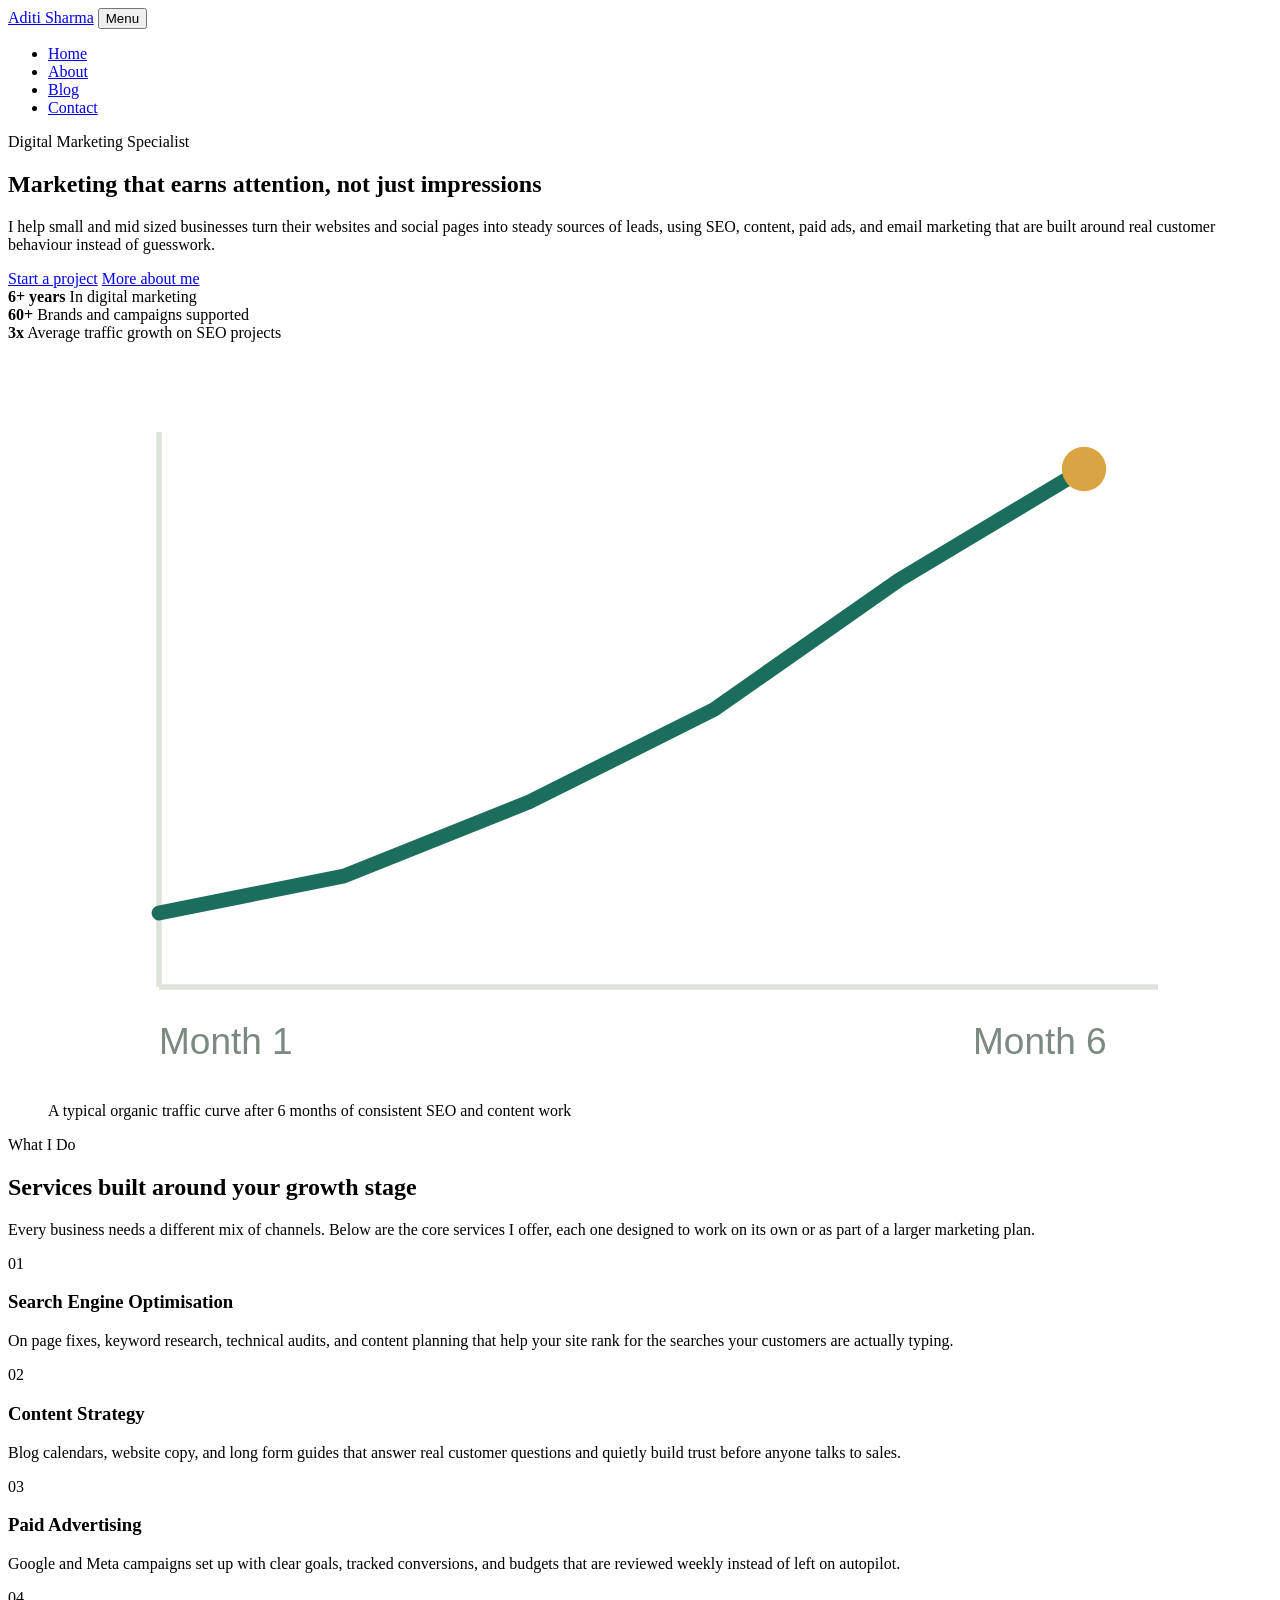
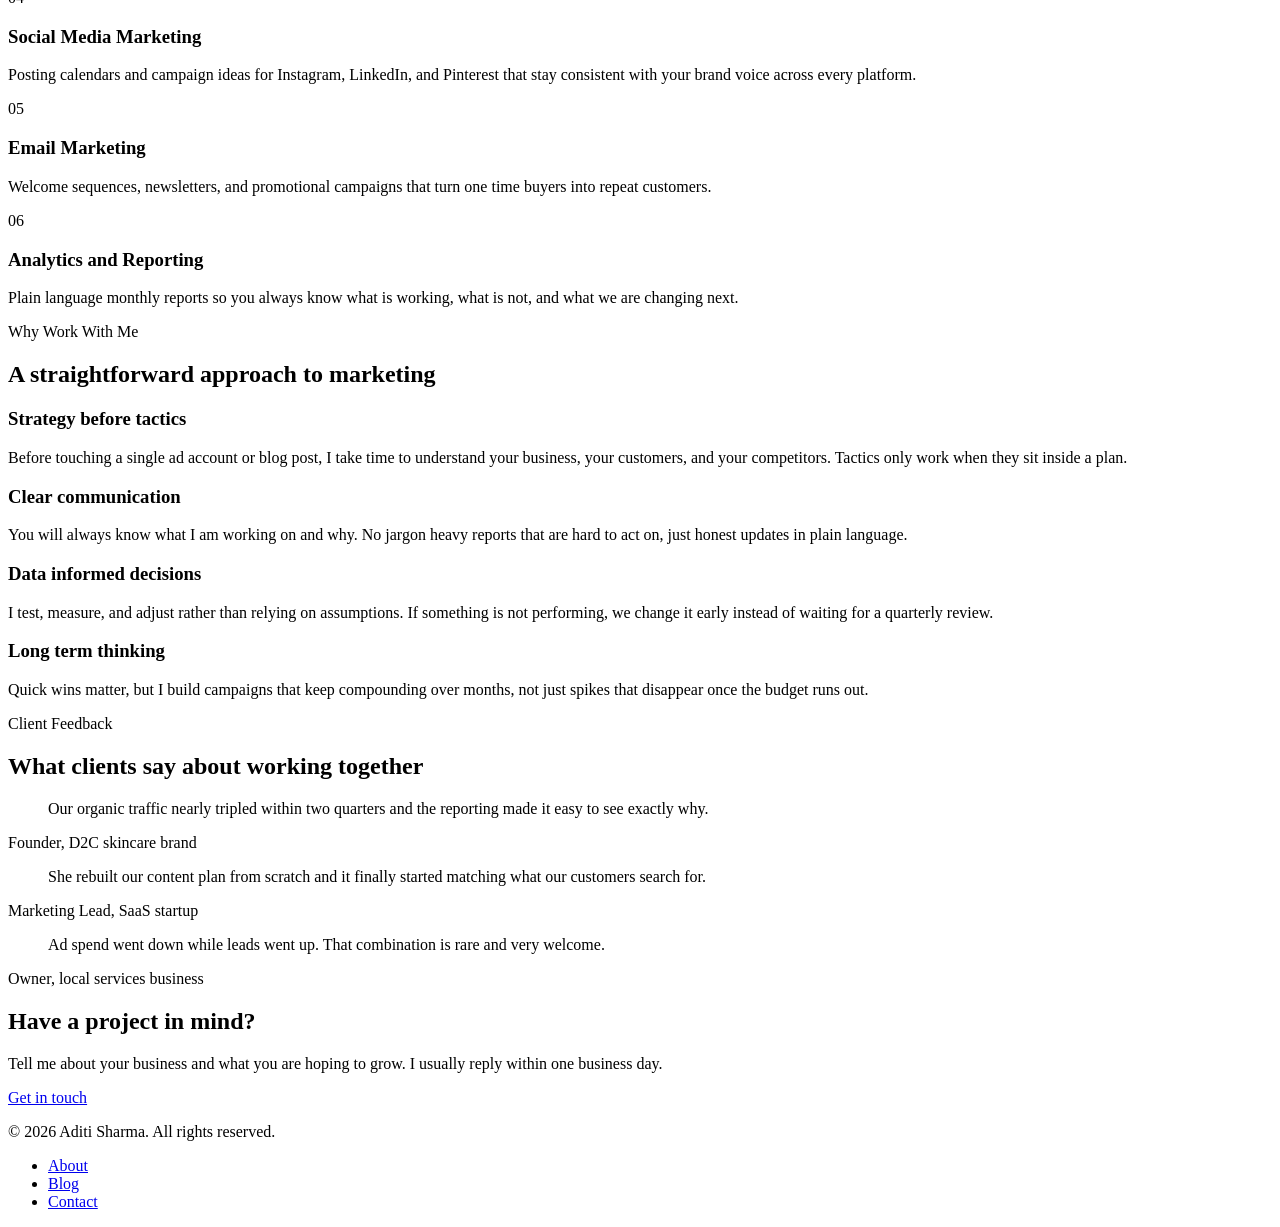
==== index.html @ 93d15725 "Rename index (1).html to index.html" ====
<!DOCTYPE html>
<html lang="en">
<head>
<meta charset="UTF-8">
<meta name="viewport" content="width=device-width, initial-scale=1.0">
<title>Aditi Sharma | Digital Marketing Specialist</title>
<meta name="description" content="Aditi Sharma is a digital marketing specialist helping small and mid sized businesses grow through SEO, content strategy, paid ads, and social media marketing.">
<link rel="stylesheet" href="css/styles.css">
</head>
<body>

<header class="site-header">
  <nav class="nav">
    <a href="index.html" class="brand">Aditi <span>Sharma</span></a>
    <button class="nav-toggle" id="navToggle" aria-expanded="false" aria-controls="navLinks">Menu</button>
    <ul class="nav-links" id="navLinks">
      <li><a href="index.html" aria-current="page">Home</a></li>
      <li><a href="about.html">About</a></li>
      <li><a href="blog.html">Blog</a></li>
      <li><a href="contact.html">Contact</a></li>
    </ul>
  </nav>
</header>

<main>

  <section class="hero">
    <div class="wrap">
      <div>
        <p class="eyebrow">Digital Marketing Specialist</p>
        <h1>Marketing that earns attention, not just impressions</h1>
        <p class="hero-lede">I help small and mid sized businesses turn their websites and social pages into steady sources of leads, using SEO, content, paid ads, and email marketing that are built around real customer behaviour instead of guesswork.</p>
        <div class="hero-actions">
          <a href="contact.html" class="btn btn-primary">Start a project</a>
          <a href="about.html" class="btn btn-outline">More about me</a>
        </div>
        <div class="hero-stats">
          <div>
            <strong>6+ years</strong>
            <span>In digital marketing</span>
          </div>
          <div>
            <strong>60+</strong>
            <span>Brands and campaigns supported</span>
          </div>
          <div>
            <strong>3x</strong>
            <span>Average traffic growth on SEO projects</span>
          </div>
        </div>
      </div>

      <figure class="growth-chart">
        <svg viewBox="0 0 320 200" width="100%" role="img" aria-labelledby="chartTitle">
          <title id="chartTitle">Line chart showing organic traffic growth trending upward over six months</title>
          <line x1="30" y1="20" x2="30" y2="170" stroke="#DDE3DA" stroke-width="1.5"></line>
          <line x1="30" y1="170" x2="300" y2="170" stroke="#DDE3DA" stroke-width="1.5"></line>
          <polyline points="30,150 80,140 130,120 180,95 230,60 280,30" fill="none" stroke="#1C6E5C" stroke-width="4" stroke-linecap="round" stroke-linejoin="round"></polyline>
          <circle cx="280" cy="30" r="6" fill="#D9A441"></circle>
          <text x="30" y="188" font-size="10" fill="#7C8981" font-family="Manrope, sans-serif">Month 1</text>
          <text x="250" y="188" font-size="10" fill="#7C8981" font-family="Manrope, sans-serif">Month 6</text>
        </svg>
        <figcaption>A typical organic traffic curve after 6 months of consistent SEO and content work</figcaption>
      </figure>
    </div>
  </section>

  <section class="section-alt">
    <div class="wrap">
      <div class="section-head">
        <p class="eyebrow">What I Do</p>
        <h2>Services built around your growth stage</h2>
        <p>Every business needs a different mix of channels. Below are the core services I offer, each one designed to work on its own or as part of a larger marketing plan.</p>
      </div>

      <div class="grid-3">
        <div class="card">
          <p class="num">01</p>
          <h3>Search Engine Optimisation</h3>
          <p>On page fixes, keyword research, technical audits, and content planning that help your site rank for the searches your customers are actually typing.</p>
        </div>
        <div class="card">
          <p class="num">02</p>
          <h3>Content Strategy</h3>
          <p>Blog calendars, website copy, and long form guides that answer real customer questions and quietly build trust before anyone talks to sales.</p>
        </div>
        <div class="card">
          <p class="num">03</p>
          <h3>Paid Advertising</h3>
          <p>Google and Meta campaigns set up with clear goals, tracked conversions, and budgets that are reviewed weekly instead of left on autopilot.</p>
        </div>
        <div class="card">
          <p class="num">04</p>
          <h3>Social Media Marketing</h3>
          <p>Posting calendars and campaign ideas for Instagram, LinkedIn, and Pinterest that stay consistent with your brand voice across every platform.</p>
        </div>
        <div class="card">
          <p class="num">05</p>
          <h3>Email Marketing</h3>
          <p>Welcome sequences, newsletters, and promotional campaigns that turn one time buyers into repeat customers.</p>
        </div>
        <div class="card">
          <p class="num">06</p>
          <h3>Analytics and Reporting</h3>
          <p>Plain language monthly reports so you always know what is working, what is not, and what we are changing next.</p>
        </div>
      </div>
    </div>
  </section>

  <section>
    <div class="wrap">
      <div class="section-head">
        <p class="eyebrow">Why Work With Me</p>
        <h2>A straightforward approach to marketing</h2>
      </div>

      <div class="grid-2">
        <div class="card">
          <h3>Strategy before tactics</h3>
          <p>Before touching a single ad account or blog post, I take time to understand your business, your customers, and your competitors. Tactics only work when they sit inside a plan.</p>
        </div>
        <div class="card">
          <h3>Clear communication</h3>
          <p>You will always know what I am working on and why. No jargon heavy reports that are hard to act on, just honest updates in plain language.</p>
        </div>
        <div class="card">
          <h3>Data informed decisions</h3>
          <p>I test, measure, and adjust rather than relying on assumptions. If something is not performing, we change it early instead of waiting for a quarterly review.</p>
        </div>
        <div class="card">
          <h3>Long term thinking</h3>
          <p>Quick wins matter, but I build campaigns that keep compounding over months, not just spikes that disappear once the budget runs out.</p>
        </div>
      </div>
    </div>
  </section>

  <section class="section-alt">
    <div class="wrap">
      <div class="section-head">
        <p class="eyebrow">Client Feedback</p>
        <h2>What clients say about working together</h2>
      </div>

      <div class="grid-3">
        <div class="card">
          <blockquote>Our organic traffic nearly tripled within two quarters and the reporting made it easy to see exactly why.</blockquote>
          <p class="cite">Founder, D2C skincare brand</p>
        </div>
        <div class="card">
          <blockquote>She rebuilt our content plan from scratch and it finally started matching what our customers search for.</blockquote>
          <p class="cite">Marketing Lead, SaaS startup</p>
        </div>
        <div class="card">
          <blockquote>Ad spend went down while leads went up. That combination is rare and very welcome.</blockquote>
          <p class="cite">Owner, local services business</p>
        </div>
      </div>
    </div>
  </section>

  <section>
    <div class="wrap">
      <div class="cta-band">
        <h2>Have a project in mind?</h2>
        <p>Tell me about your business and what you are hoping to grow. I usually reply within one business day.</p>
        <a href="contact.html" class="btn btn-primary" style="margin-top: 18px;">Get in touch</a>
      </div>
    </div>
  </section>

</main>

<footer class="site-footer">
  <div class="wrap footer-grid">
    <p class="footer-note">© 2026 Aditi Sharma. All rights reserved.</p>
    <ul class="footer-links">
      <li><a href="about.html">About</a></li>
      <li><a href="blog.html">Blog</a></li>
      <li><a href="contact.html">Contact</a></li>
    </ul>
  </div>
</footer>

<script>
  const toggle = document.getElementById('navToggle');
  const links = document.getElementById('navLinks');
  toggle.addEventListener('click', () => {
    const open = links.classList.toggle('open');
    toggle.setAttribute('aria-expanded', open);
  });
</script>

</body>
</html>
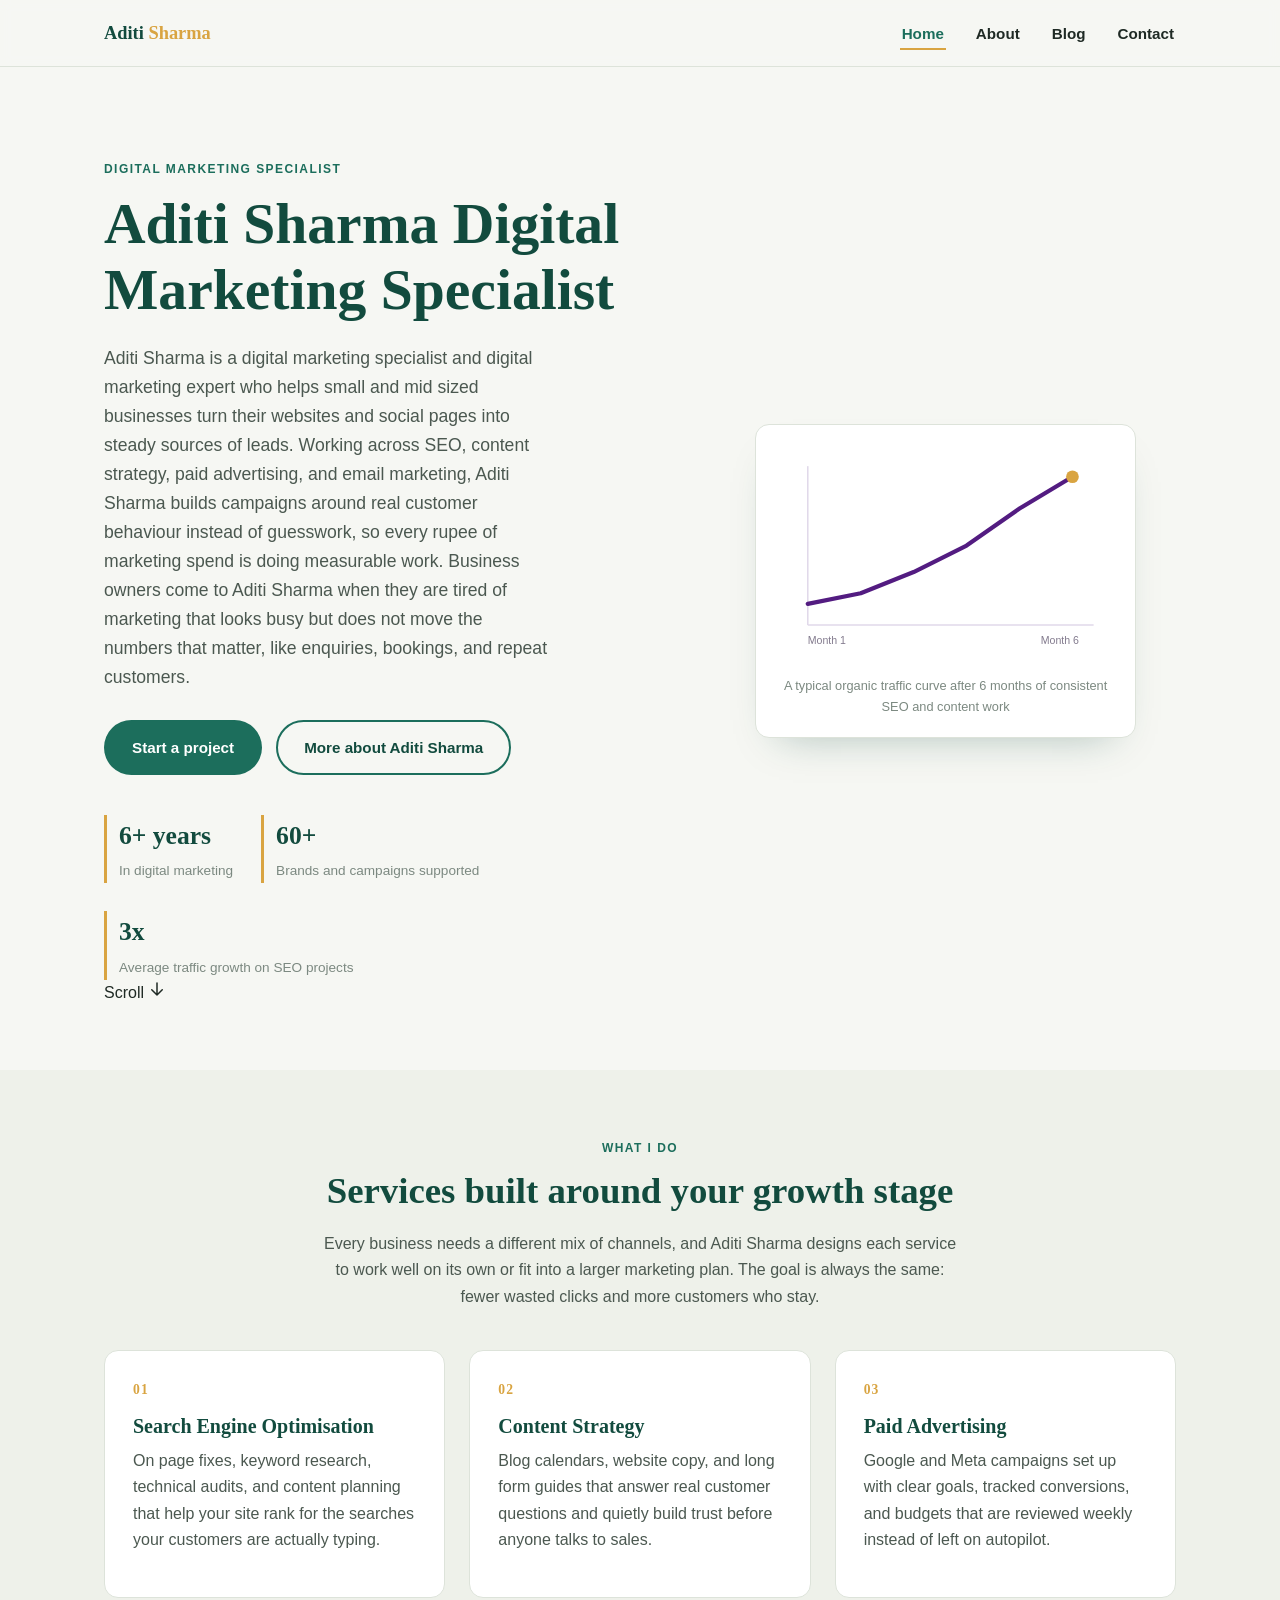
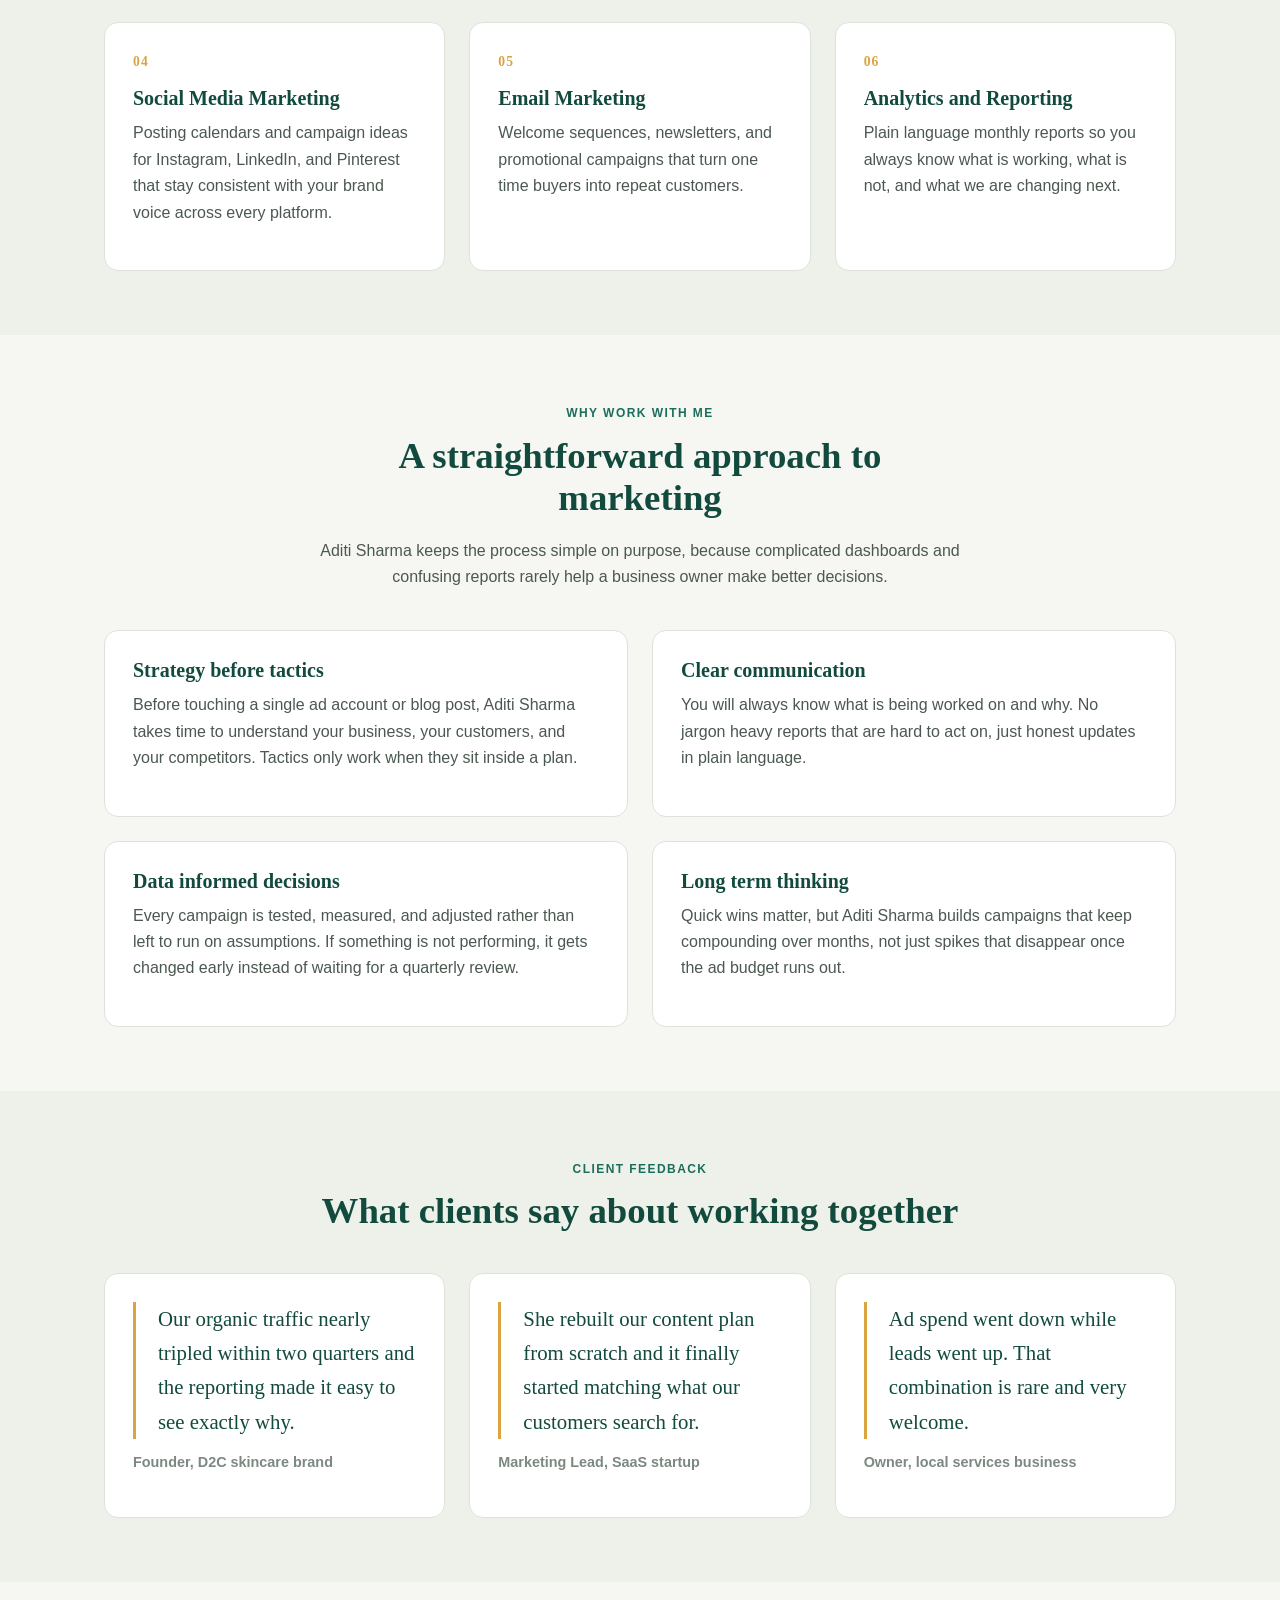
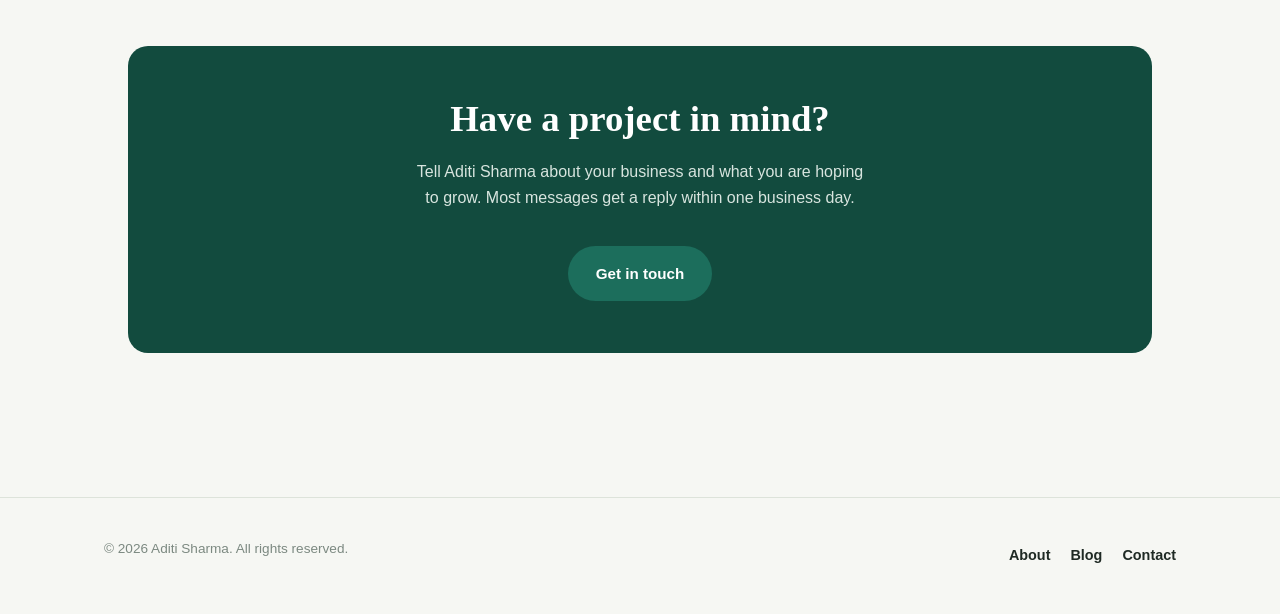
==== commit 3edaef5b: "Add files via upload" ====
--- a/index.html
+++ b/index.html
@@ -3,9 +3,35 @@
 <head>
 <meta charset="UTF-8">
 <meta name="viewport" content="width=device-width, initial-scale=1.0">
-<title>Aditi Sharma | Digital Marketing Specialist</title>
-<meta name="description" content="Aditi Sharma is a digital marketing specialist helping small and mid sized businesses grow through SEO, content strategy, paid ads, and social media marketing.">
+<title>Aditi Sharma Digital Marketing Specialist | SEO, Content and Paid Media Expert</title>
+<meta name="description" content="Aditi Sharma is a digital marketing specialist and digital marketing expert helping small and mid sized businesses grow through SEO, content strategy, paid advertising, email marketing, and social media. Learn how Aditi Sharma builds marketing systems that turn websites into steady sources of leads.">
+<meta name="keywords" content="Aditi Sharma, Aditi Sharma Digital Marketing Specialist, Aditi Sharma Digital Marketing Expert">
+<meta name="author" content="Aditi Sharma">
+<meta name="robots" content="index, follow">
+<link rel="canonical" href="https://aditisharmadigitalmarketing.github.io/index.html">
+
+<meta property="og:type" content="website">
+<meta property="og:title" content="Aditi Sharma Digital Marketing Specialist">
+<meta property="og:description" content="Aditi Sharma is a digital marketing specialist and digital marketing expert helping businesses grow through SEO, content, paid ads, and social media.">
+<meta property="og:url" content="https://aditisharmadigitalmarketing.github.io/index.html">
+
 <link rel="stylesheet" href="css/styles.css">
+<script type="application/ld+json">
+{
+  "@context": "https://schema.org",
+  "@type": "Person",
+  "name": "Aditi Sharma",
+  "alternateName": ["Aditi Sharma Digital Marketing Specialist", "Aditi Sharma Digital Marketing Expert"],
+  "jobTitle": "Digital Marketing Specialist",
+  "url": "https://aditisharmadigitalmarketing.github.io/index.html",
+  "sameAs": [
+    "https://www.linkedin.com/in/aditisharmadigitalmarketing",
+    "https://medium.com/@aditisharmadigitalmarketing",
+    "https://www.pinterest.com/aditisharmadigitalmarketing/"
+  ],
+  "knowsAbout": ["SEO", "Content Marketing", "Paid Advertising", "Social Media Marketing", "Email Marketing"]
+}
+</script>
 </head>
 <body>
 
@@ -27,14 +53,14 @@
   <section class="hero">
     <div class="wrap">
       <div>
-        <p class="eyebrow">Digital Marketing Specialist</p>
-        <h1>Marketing that earns attention, not just impressions</h1>
-        <p class="hero-lede">I help small and mid sized businesses turn their websites and social pages into steady sources of leads, using SEO, content, paid ads, and email marketing that are built around real customer behaviour instead of guesswork.</p>
-        <div class="hero-actions">
+        <p class="eyebrow hero-anim">Digital Marketing Specialist</p>
+        <h1 class="hero-anim delay-1">Aditi Sharma Digital Marketing Specialist</h1>
+        <p class="hero-lede hero-anim delay-2">Aditi Sharma is a digital marketing specialist and digital marketing expert who helps small and mid sized businesses turn their websites and social pages into steady sources of leads. Working across SEO, content strategy, paid advertising, and email marketing, Aditi Sharma builds campaigns around real customer behaviour instead of guesswork, so every rupee of marketing spend is doing measurable work. Business owners come to Aditi Sharma when they are tired of marketing that looks busy but does not move the numbers that matter, like enquiries, bookings, and repeat customers.</p>
+        <div class="hero-actions hero-anim delay-3">
           <a href="contact.html" class="btn btn-primary">Start a project</a>
-          <a href="about.html" class="btn btn-outline">More about me</a>
-        </div>
-        <div class="hero-stats">
+          <a href="about.html" class="btn btn-outline">More about Aditi Sharma</a>
+        </div>
+        <div class="hero-stats hero-anim delay-4">
           <div>
             <strong>6+ years</strong>
             <span>In digital marketing</span>
@@ -48,32 +74,38 @@
             <span>Average traffic growth on SEO projects</span>
           </div>
         </div>
-      </div>
-
-      <figure class="growth-chart">
+        <div class="scroll-cue hero-anim delay-4">
+          <span>Scroll</span>
+          <svg width="18" height="18" viewBox="0 0 24 24" fill="none" stroke="currentColor" stroke-width="2" stroke-linecap="round" stroke-linejoin="round">
+            <path d="M12 4v16M5 13l7 7 7-7"></path>
+          </svg>
+        </div>
+      </div>
+
+      <figure class="growth-chart hero-figure">
         <svg viewBox="0 0 320 200" width="100%" role="img" aria-labelledby="chartTitle">
           <title id="chartTitle">Line chart showing organic traffic growth trending upward over six months</title>
-          <line x1="30" y1="20" x2="30" y2="170" stroke="#DDE3DA" stroke-width="1.5"></line>
-          <line x1="30" y1="170" x2="300" y2="170" stroke="#DDE3DA" stroke-width="1.5"></line>
-          <polyline points="30,150 80,140 130,120 180,95 230,60 280,30" fill="none" stroke="#1C6E5C" stroke-width="4" stroke-linecap="round" stroke-linejoin="round"></polyline>
+          <line x1="30" y1="20" x2="30" y2="170" stroke="#E1D9EA" stroke-width="1.5"></line>
+          <line x1="30" y1="170" x2="300" y2="170" stroke="#E1D9EA" stroke-width="1.5"></line>
+          <polyline class="chart-line" points="30,150 80,140 130,120 180,95 230,60 280,30" fill="none" stroke="#531c81" stroke-width="4" stroke-linecap="round" stroke-linejoin="round"></polyline>
           <circle cx="280" cy="30" r="6" fill="#D9A441"></circle>
-          <text x="30" y="188" font-size="10" fill="#7C8981" font-family="Manrope, sans-serif">Month 1</text>
-          <text x="250" y="188" font-size="10" fill="#7C8981" font-family="Manrope, sans-serif">Month 6</text>
+          <text x="30" y="188" font-size="10" fill="#837B8E" font-family="Manrope, sans-serif">Month 1</text>
+          <text x="250" y="188" font-size="10" fill="#837B8E" font-family="Manrope, sans-serif">Month 6</text>
         </svg>
         <figcaption>A typical organic traffic curve after 6 months of consistent SEO and content work</figcaption>
       </figure>
     </div>
   </section>
 
-  <section class="section-alt">
+  <section class="section-alt reveal">
     <div class="wrap">
       <div class="section-head">
         <p class="eyebrow">What I Do</p>
         <h2>Services built around your growth stage</h2>
-        <p>Every business needs a different mix of channels. Below are the core services I offer, each one designed to work on its own or as part of a larger marketing plan.</p>
-      </div>
-
-      <div class="grid-3">
+        <p>Every business needs a different mix of channels, and Aditi Sharma designs each service to work well on its own or fit into a larger marketing plan. The goal is always the same: fewer wasted clicks and more customers who stay.</p>
+      </div>
+
+      <div class="grid-3 reveal-stagger">
         <div class="card">
           <p class="num">01</p>
           <h3>Search Engine Optimisation</h3>
@@ -108,42 +140,43 @@
     </div>
   </section>
 
-  <section>
+  <section class="reveal">
     <div class="wrap">
       <div class="section-head">
         <p class="eyebrow">Why Work With Me</p>
         <h2>A straightforward approach to marketing</h2>
-      </div>
-
-      <div class="grid-2">
+        <p>Aditi Sharma keeps the process simple on purpose, because complicated dashboards and confusing reports rarely help a business owner make better decisions.</p>
+      </div>
+
+      <div class="grid-2 reveal-stagger">
         <div class="card">
           <h3>Strategy before tactics</h3>
-          <p>Before touching a single ad account or blog post, I take time to understand your business, your customers, and your competitors. Tactics only work when they sit inside a plan.</p>
+          <p>Before touching a single ad account or blog post, Aditi Sharma takes time to understand your business, your customers, and your competitors. Tactics only work when they sit inside a plan.</p>
         </div>
         <div class="card">
           <h3>Clear communication</h3>
-          <p>You will always know what I am working on and why. No jargon heavy reports that are hard to act on, just honest updates in plain language.</p>
+          <p>You will always know what is being worked on and why. No jargon heavy reports that are hard to act on, just honest updates in plain language.</p>
         </div>
         <div class="card">
           <h3>Data informed decisions</h3>
-          <p>I test, measure, and adjust rather than relying on assumptions. If something is not performing, we change it early instead of waiting for a quarterly review.</p>
+          <p>Every campaign is tested, measured, and adjusted rather than left to run on assumptions. If something is not performing, it gets changed early instead of waiting for a quarterly review.</p>
         </div>
         <div class="card">
           <h3>Long term thinking</h3>
-          <p>Quick wins matter, but I build campaigns that keep compounding over months, not just spikes that disappear once the budget runs out.</p>
-        </div>
-      </div>
-    </div>
-  </section>
-
-  <section class="section-alt">
+          <p>Quick wins matter, but Aditi Sharma builds campaigns that keep compounding over months, not just spikes that disappear once the ad budget runs out.</p>
+        </div>
+      </div>
+    </div>
+  </section>
+
+  <section class="section-alt reveal">
     <div class="wrap">
       <div class="section-head">
         <p class="eyebrow">Client Feedback</p>
         <h2>What clients say about working together</h2>
       </div>
 
-      <div class="grid-3">
+      <div class="grid-3 reveal-stagger">
         <div class="card">
           <blockquote>Our organic traffic nearly tripled within two quarters and the reporting made it easy to see exactly why.</blockquote>
           <p class="cite">Founder, D2C skincare brand</p>
@@ -160,11 +193,11 @@
     </div>
   </section>
 
-  <section>
+  <section class="reveal">
     <div class="wrap">
       <div class="cta-band">
         <h2>Have a project in mind?</h2>
-        <p>Tell me about your business and what you are hoping to grow. I usually reply within one business day.</p>
+        <p>Tell Aditi Sharma about your business and what you are hoping to grow. Most messages get a reply within one business day.</p>
         <a href="contact.html" class="btn btn-primary" style="margin-top: 18px;">Get in touch</a>
       </div>
     </div>
@@ -183,14 +216,7 @@
   </div>
 </footer>
 
-<script>
-  const toggle = document.getElementById('navToggle');
-  const links = document.getElementById('navLinks');
-  toggle.addEventListener('click', () => {
-    const open = links.classList.toggle('open');
-    toggle.setAttribute('aria-expanded', open);
-  });
-</script>
+<script src="js/main.js"></script>
 
 </body>
 </html>
--- a/css/styles.css
+++ b/css/styles.css
@@ -0,0 +1,511 @@
+/* =========================================================
+   Aditi Sharma | Digital Marketing Specialist
+   Design tokens
+   ========================================================= */
+@import url('https://fonts.googleapis.com/css2?family=Fraunces:opsz,wght@9..144,400;9..144,500;9..144,600;9..144,700&family=Manrope:wght@400;500;600;700;800&display=swap');
+
+:root{
+  --bg: #F6F7F3;
+  --surface: #FFFFFF;
+  --surface-alt: #EEF1EA;
+  --ink: #1F2A24;
+  --ink-soft: #4B5850;
+  --muted: #7C8981;
+  --primary: #1C6E5C;
+  --primary-dark: #124B3E;
+  --gold: #D9A441;
+  --line: #DDE3DA;
+
+  --font-display: 'Fraunces', serif;
+  --font-body: 'Manrope', sans-serif;
+
+  --max-width: 1120px;
+  --radius: 14px;
+}
+
+*{ box-sizing: border-box; }
+
+html{ scroll-behavior: smooth; }
+
+body{
+  margin: 0;
+  background: var(--bg);
+  color: var(--ink);
+  font-family: var(--font-body);
+  line-height: 1.65;
+  -webkit-font-smoothing: antialiased;
+}
+
+img{ max-width: 100%; display: block; }
+
+a{ color: inherit; text-decoration: none; }
+
+h1, h2, h3, h4{
+  font-family: var(--font-display);
+  color: var(--primary-dark);
+  line-height: 1.15;
+  margin: 0 0 0.5em;
+  font-weight: 600;
+}
+
+h1{ font-size: clamp(2.4rem, 5vw, 3.6rem); font-weight: 700; }
+h2{ font-size: clamp(1.7rem, 3vw, 2.3rem); }
+h3{ font-size: 1.25rem; }
+
+p{ margin: 0 0 1em; color: var(--ink-soft); }
+
+.eyebrow{
+  display: inline-block;
+  font-family: var(--font-body);
+  font-weight: 700;
+  letter-spacing: 0.12em;
+  text-transform: uppercase;
+  font-size: 0.75rem;
+  color: var(--primary);
+  margin-bottom: 0.9em;
+}
+
+.wrap{
+  max-width: var(--max-width);
+  margin: 0 auto;
+  padding: 0 24px;
+}
+
+/* ---------------- Header / Nav ---------------- */
+.site-header{
+  position: sticky;
+  top: 0;
+  z-index: 50;
+  background: rgba(246, 247, 243, 0.92);
+  backdrop-filter: blur(6px);
+  border-bottom: 1px solid var(--line);
+}
+
+.nav{
+  display: flex;
+  align-items: center;
+  justify-content: space-between;
+  padding: 18px 24px;
+  max-width: var(--max-width);
+  margin: 0 auto;
+}
+
+.brand{
+  font-family: var(--font-display);
+  font-weight: 700;
+  font-size: 1.15rem;
+  color: var(--primary-dark);
+}
+
+.brand span{ color: var(--gold); }
+
+.nav-links{
+  display: flex;
+  gap: 28px;
+  list-style: none;
+  margin: 0;
+  padding: 0;
+  font-weight: 600;
+  font-size: 0.95rem;
+}
+
+.nav-links a{
+  padding: 6px 2px;
+  border-bottom: 2px solid transparent;
+  transition: border-color 0.2s ease, color 0.2s ease;
+}
+
+.nav-links a:hover,
+.nav-links a[aria-current="page"]{
+  border-color: var(--gold);
+  color: var(--primary);
+}
+
+.nav-toggle{
+  display: none;
+}
+
+/* ---------------- Buttons ---------------- */
+.btn{
+  display: inline-flex;
+  align-items: center;
+  gap: 8px;
+  padding: 13px 26px;
+  border-radius: 999px;
+  font-weight: 700;
+  font-size: 0.95rem;
+  border: 2px solid transparent;
+  cursor: pointer;
+  transition: transform 0.15s ease, box-shadow 0.15s ease, background 0.15s ease;
+}
+
+.btn-primary{
+  background: var(--primary);
+  color: #fff;
+}
+
+.btn-primary:hover{
+  background: var(--primary-dark);
+  transform: translateY(-1px);
+}
+
+.btn-outline{
+  background: transparent;
+  border-color: var(--primary);
+  color: var(--primary-dark);
+}
+
+.btn-outline:hover{
+  background: var(--surface-alt);
+}
+
+.btn:focus-visible{
+  outline: 3px solid var(--gold);
+  outline-offset: 2px;
+}
+
+/* ---------------- Hero ---------------- */
+.hero{
+  padding: 88px 0 64px;
+  position: relative;
+  overflow: hidden;
+}
+
+.hero .wrap{
+  display: grid;
+  grid-template-columns: 1.1fr 0.9fr;
+  gap: 48px;
+  align-items: center;
+}
+
+.hero h1{ margin-bottom: 0.35em; }
+
+.hero-lede{
+  font-size: 1.1rem;
+  max-width: 46ch;
+}
+
+.hero-actions{
+  display: flex;
+  gap: 14px;
+  margin-top: 28px;
+  flex-wrap: wrap;
+}
+
+.hero-stats{
+  display: flex;
+  gap: 28px;
+  margin-top: 40px;
+  flex-wrap: wrap;
+}
+
+.hero-stats div{
+  border-left: 3px solid var(--gold);
+  padding-left: 12px;
+}
+
+.hero-stats strong{
+  display: block;
+  font-family: var(--font-display);
+  font-size: 1.6rem;
+  color: var(--primary-dark);
+}
+
+.hero-stats span{
+  font-size: 0.85rem;
+  color: var(--muted);
+}
+
+.growth-chart{
+  background: var(--surface);
+  border-radius: var(--radius);
+  padding: 20px;
+  border: 1px solid var(--line);
+  box-shadow: 0 20px 40px -24px rgba(18, 75, 62, 0.35);
+}
+
+.growth-chart figcaption{
+  font-size: 0.8rem;
+  color: var(--muted);
+  margin-top: 10px;
+  text-align: center;
+}
+
+/* ---------------- Sections ---------------- */
+section{ padding: 64px 0; }
+
+.section-head{
+  max-width: 640px;
+  margin: 0 auto 40px;
+  text-align: center;
+}
+
+.section-alt{
+  background: var(--surface-alt);
+}
+
+.grid-3{
+  display: grid;
+  grid-template-columns: repeat(3, 1fr);
+  gap: 24px;
+}
+
+.grid-2{
+  display: grid;
+  grid-template-columns: repeat(2, 1fr);
+  gap: 24px;
+}
+
+.card{
+  background: var(--surface);
+  border: 1px solid var(--line);
+  border-radius: var(--radius);
+  padding: 28px;
+}
+
+.card .num{
+  font-family: var(--font-display);
+  color: var(--gold);
+  font-size: 0.85rem;
+  font-weight: 700;
+  letter-spacing: 0.08em;
+}
+
+.timeline{
+  border-left: 2px solid var(--line);
+  margin-left: 6px;
+  padding-left: 28px;
+}
+
+.timeline-item{
+  position: relative;
+  padding-bottom: 34px;
+}
+
+.timeline-item:last-child{ padding-bottom: 0; }
+
+.timeline-item::before{
+  content: '';
+  position: absolute;
+  left: -34px;
+  top: 4px;
+  width: 12px;
+  height: 12px;
+  border-radius: 50%;
+  background: var(--primary);
+  border: 3px solid var(--bg);
+  box-shadow: 0 0 0 2px var(--primary);
+}
+
+.timeline-year{
+  font-size: 0.8rem;
+  font-weight: 700;
+  color: var(--primary);
+  letter-spacing: 0.06em;
+}
+
+.pill-row{
+  display: flex;
+  flex-wrap: wrap;
+  gap: 10px;
+}
+
+.pill{
+  background: var(--surface);
+  border: 1px solid var(--line);
+  border-radius: 999px;
+  padding: 8px 16px;
+  font-size: 0.85rem;
+  font-weight: 600;
+  color: var(--primary-dark);
+}
+
+blockquote{
+  font-family: var(--font-display);
+  font-size: 1.3rem;
+  color: var(--primary-dark);
+  border-left: 3px solid var(--gold);
+  padding-left: 22px;
+  margin: 0 0 12px;
+}
+
+.cite{
+  font-size: 0.9rem;
+  color: var(--muted);
+  font-weight: 600;
+}
+
+/* ---------------- Contact ---------------- */
+.contact-grid{
+  display: grid;
+  grid-template-columns: 1fr 1fr;
+  gap: 40px;
+  align-items: start;
+}
+
+.contact-list{
+  list-style: none;
+  padding: 0;
+  margin: 0 0 24px;
+}
+
+.contact-list li{
+  display: flex;
+  gap: 14px;
+  padding: 14px 0;
+  border-bottom: 1px solid var(--line);
+}
+
+.contact-list strong{ display: block; color: var(--primary-dark); }
+
+.form-field{
+  margin-bottom: 18px;
+}
+
+.form-field label{
+  display: block;
+  font-weight: 700;
+  font-size: 0.9rem;
+  margin-bottom: 6px;
+  color: var(--primary-dark);
+}
+
+.form-field input,
+.form-field textarea{
+  width: 100%;
+  padding: 12px 14px;
+  border-radius: 10px;
+  border: 1px solid var(--line);
+  background: var(--surface);
+  font-family: var(--font-body);
+  font-size: 0.95rem;
+  color: var(--ink);
+}
+
+.form-field input:focus,
+.form-field textarea:focus{
+  outline: 2px solid var(--primary);
+  outline-offset: 1px;
+}
+
+/* ---------------- Blog ---------------- */
+.post-list{
+  display: grid;
+  gap: 22px;
+}
+
+.post-card{
+  display: grid;
+  grid-template-columns: 140px 1fr;
+  gap: 24px;
+  background: var(--surface);
+  border: 1px solid var(--line);
+  border-radius: var(--radius);
+  padding: 26px;
+  align-items: start;
+}
+
+.post-date{
+  font-size: 0.8rem;
+  font-weight: 700;
+  color: var(--primary);
+  letter-spacing: 0.05em;
+  text-transform: uppercase;
+}
+
+.post-tag{
+  display: inline-block;
+  background: var(--surface-alt);
+  color: var(--primary-dark);
+  font-size: 0.75rem;
+  font-weight: 700;
+  padding: 4px 10px;
+  border-radius: 999px;
+  margin-bottom: 10px;
+}
+
+.read-more{
+  font-weight: 700;
+  color: var(--primary);
+  display: inline-flex;
+  align-items: center;
+  gap: 6px;
+}
+
+/* ---------------- CTA band ---------------- */
+.cta-band{
+  background: var(--primary-dark);
+  color: #fff;
+  border-radius: 20px;
+  padding: 52px;
+  text-align: center;
+  margin: 0 24px;
+}
+
+.cta-band h2, .cta-band p{ color: #fff; }
+.cta-band p{ color: #D8E5DF; max-width: 52ch; margin-left: auto; margin-right: auto; }
+
+/* ---------------- Footer ---------------- */
+.site-footer{
+  border-top: 1px solid var(--line);
+  margin-top: 80px;
+  padding: 40px 0;
+}
+
+.footer-grid{
+  display: flex;
+  justify-content: space-between;
+  align-items: center;
+  flex-wrap: wrap;
+  gap: 16px;
+}
+
+.footer-links{
+  display: flex;
+  gap: 20px;
+  list-style: none;
+  padding: 0;
+  margin: 0;
+  font-size: 0.9rem;
+  font-weight: 600;
+}
+
+.footer-note{
+  font-size: 0.85rem;
+  color: var(--muted);
+}
+
+/* ---------------- Responsive ---------------- */
+@media (max-width: 860px){
+  .hero .wrap{ grid-template-columns: 1fr; }
+  .grid-3{ grid-template-columns: 1fr; }
+  .grid-2{ grid-template-columns: 1fr; }
+  .contact-grid{ grid-template-columns: 1fr; }
+  .post-card{ grid-template-columns: 1fr; }
+  .nav-links{
+    position: absolute;
+    top: 100%;
+    left: 0;
+    right: 0;
+    background: var(--surface);
+    flex-direction: column;
+    padding: 18px 24px;
+    border-bottom: 1px solid var(--line);
+    display: none;
+  }
+  .nav-links.open{ display: flex; }
+  .nav-toggle{
+    display: inline-flex;
+    background: none;
+    border: 1px solid var(--line);
+    border-radius: 8px;
+    padding: 8px 10px;
+    font-size: 1rem;
+  }
+  .cta-band{ padding: 36px 24px; margin: 0 16px; }
+}
+
+@media (prefers-reduced-motion: reduce){
+  html{ scroll-behavior: auto; }
+  .btn{ transition: none; }
+}
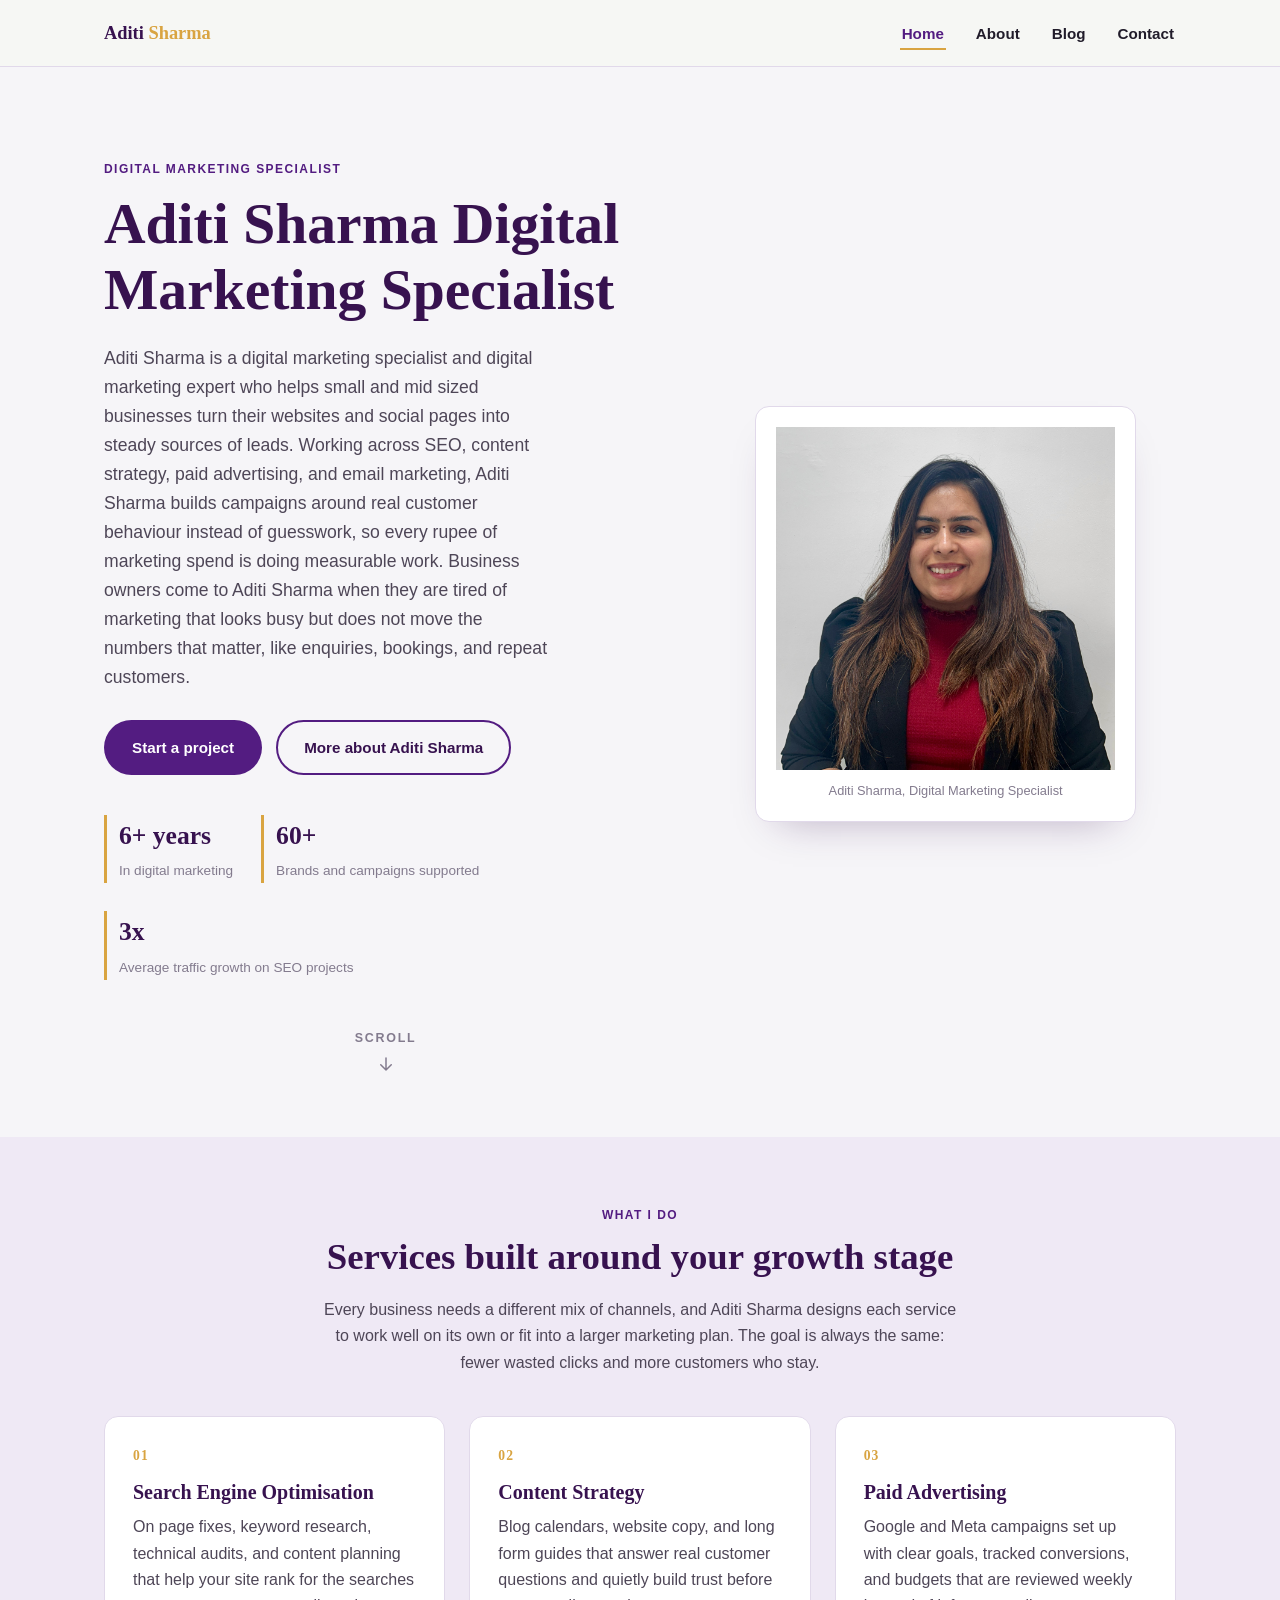
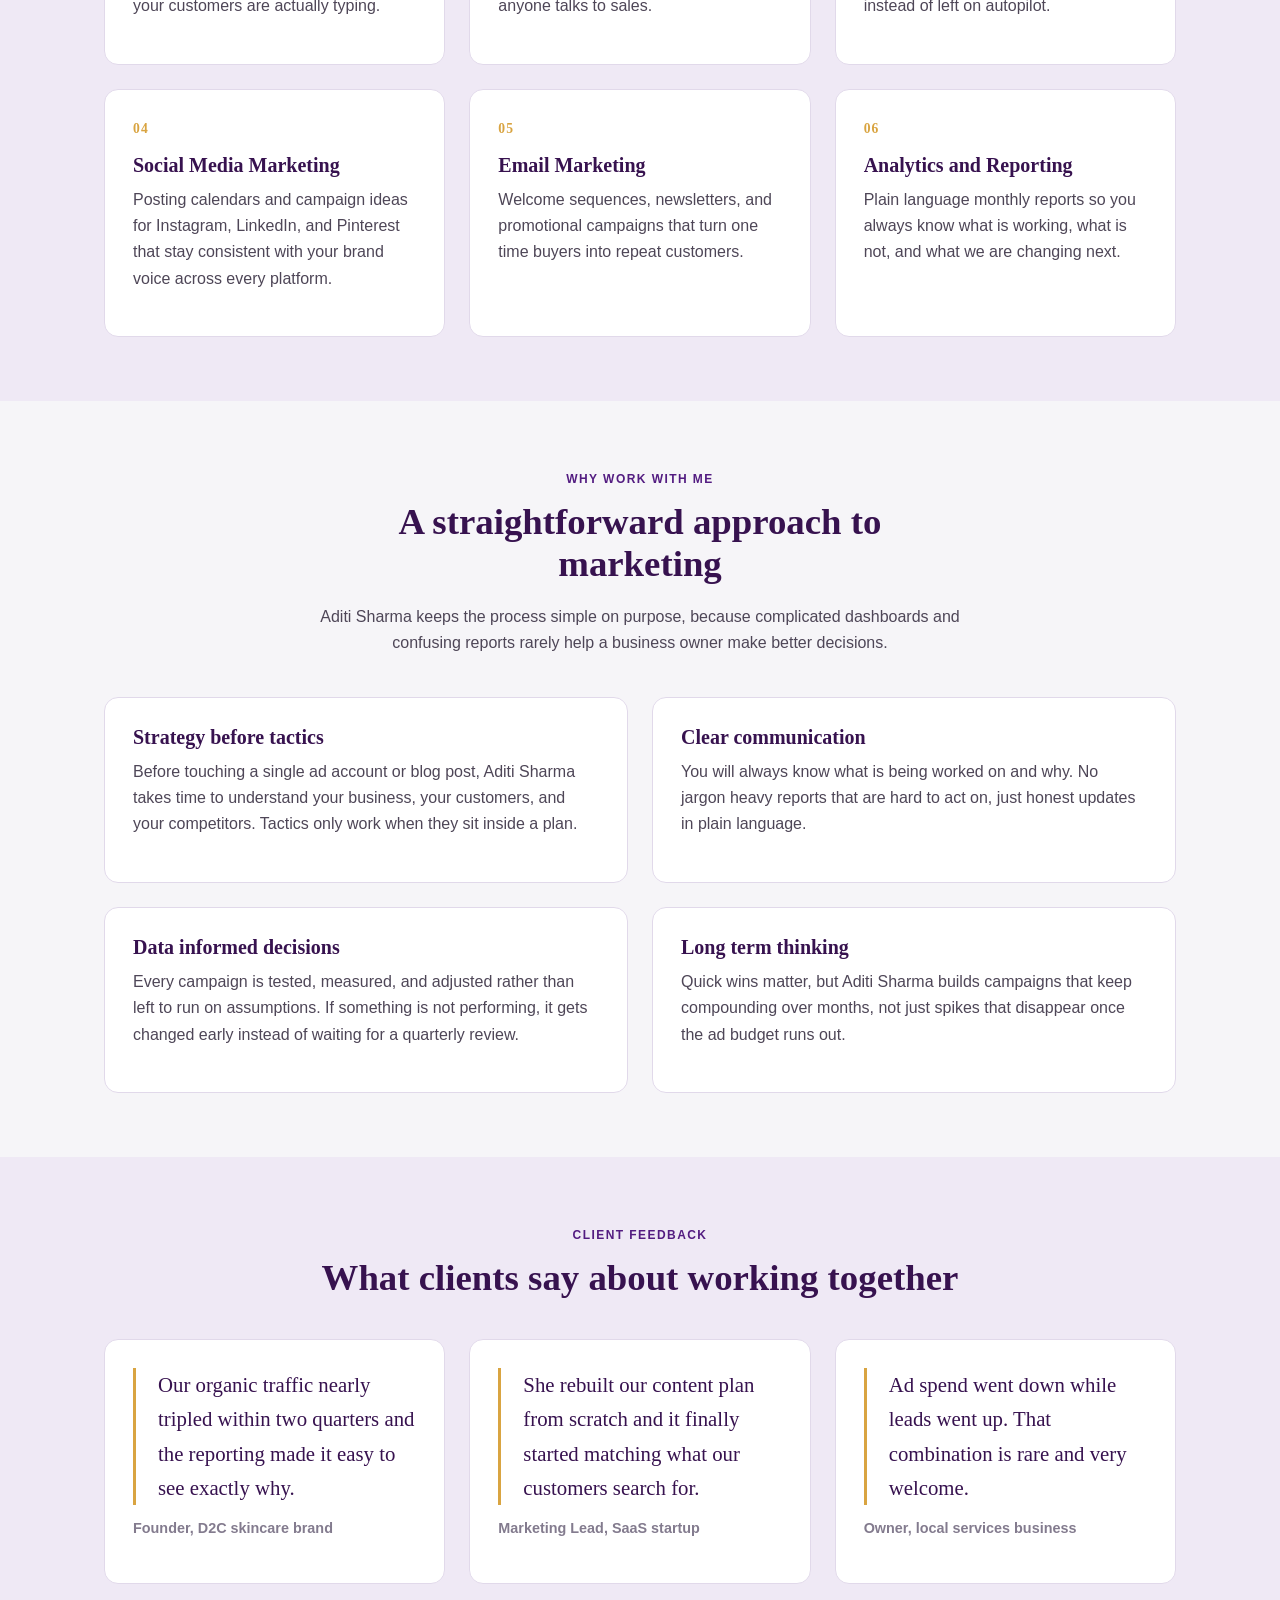
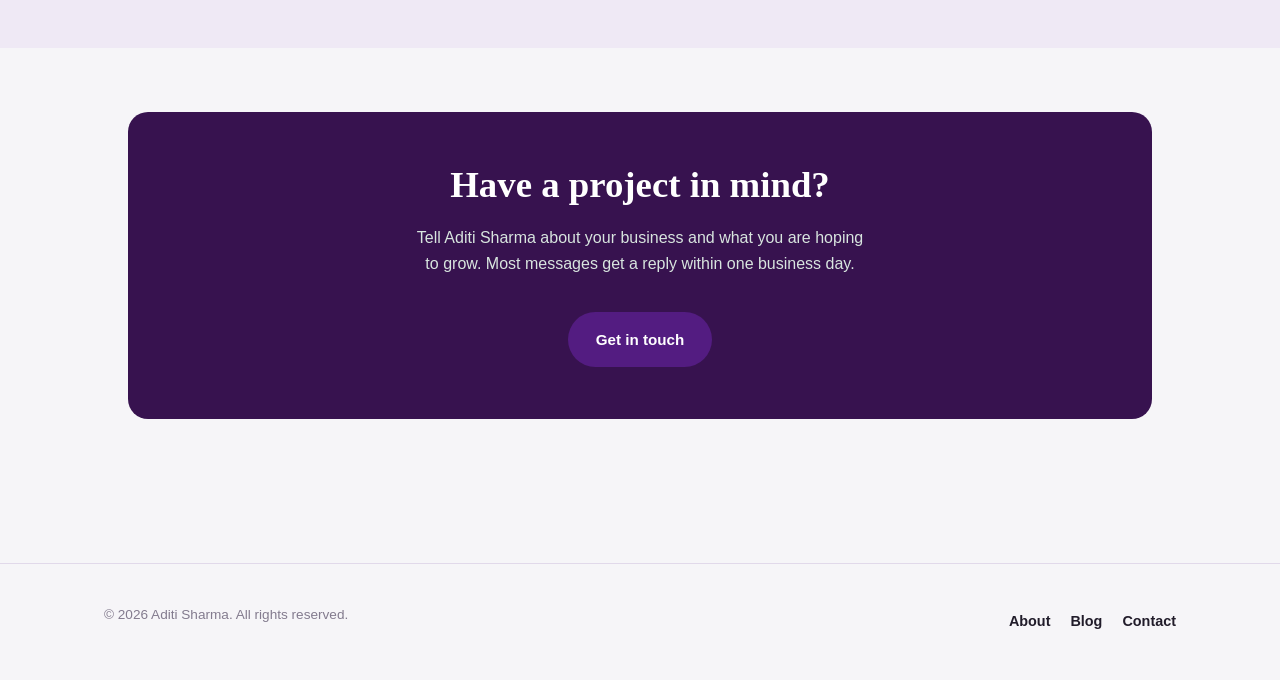
==== commit 2d4afe2a: "Add files via upload" ====
--- a/index.html
+++ b/index.html
@@ -83,16 +83,8 @@
       </div>
 
       <figure class="growth-chart hero-figure">
-        <svg viewBox="0 0 320 200" width="100%" role="img" aria-labelledby="chartTitle">
-          <title id="chartTitle">Line chart showing organic traffic growth trending upward over six months</title>
-          <line x1="30" y1="20" x2="30" y2="170" stroke="#E1D9EA" stroke-width="1.5"></line>
-          <line x1="30" y1="170" x2="300" y2="170" stroke="#E1D9EA" stroke-width="1.5"></line>
-          <polyline class="chart-line" points="30,150 80,140 130,120 180,95 230,60 280,30" fill="none" stroke="#531c81" stroke-width="4" stroke-linecap="round" stroke-linejoin="round"></polyline>
-          <circle cx="280" cy="30" r="6" fill="#D9A441"></circle>
-          <text x="30" y="188" font-size="10" fill="#837B8E" font-family="Manrope, sans-serif">Month 1</text>
-          <text x="250" y="188" font-size="10" fill="#837B8E" font-family="Manrope, sans-serif">Month 6</text>
-        </svg>
-        <figcaption>A typical organic traffic curve after 6 months of consistent SEO and content work</figcaption>
+        <img src="Aditi%20Sharma%20Digital%20Marketing%20Specialist.jpeg" alt="Aditi Sharma, Digital Marketing Specialist and Digital Marketing Expert" loading="lazy">
+        <figcaption>Aditi Sharma, Digital Marketing Specialist</figcaption>
       </figure>
     </div>
   </section>
--- a/css/styles.css
+++ b/css/styles.css
@@ -5,16 +5,16 @@
 @import url('https://fonts.googleapis.com/css2?family=Fraunces:opsz,wght@9..144,400;9..144,500;9..144,600;9..144,700&family=Manrope:wght@400;500;600;700;800&display=swap');
 
 :root{
-  --bg: #F6F7F3;
+  --bg: #F6F5F8;
   --surface: #FFFFFF;
-  --surface-alt: #EEF1EA;
-  --ink: #1F2A24;
-  --ink-soft: #4B5850;
-  --muted: #7C8981;
-  --primary: #1C6E5C;
-  --primary-dark: #124B3E;
+  --surface-alt: #EFE9F5;
+  --ink: #211C2A;
+  --ink-soft: #4E4657;
+  --muted: #837B8E;
+  --primary: #531c81;
+  --primary-dark: #37124F;
   --gold: #D9A441;
-  --line: #DDE3DA;
+  --line: #E1D9EA;
 
   --font-display: 'Fraunces', serif;
   --font-body: 'Manrope', sans-serif;
@@ -221,7 +221,7 @@
   border-radius: var(--radius);
   padding: 20px;
   border: 1px solid var(--line);
-  box-shadow: 0 20px 40px -24px rgba(18, 75, 62, 0.35);
+  box-shadow: 0 20px 40px -24px rgba(55, 18, 79, 0.35);
 }
 
 .growth-chart figcaption{
@@ -505,7 +505,126 @@
   .cta-band{ padding: 36px 24px; margin: 0 16px; }
 }
 
+/* ---------------- Animation ---------------- */
+@keyframes fadeUp{
+  from{ opacity: 0; transform: translateY(22px); }
+  to{ opacity: 1; transform: translateY(0); }
+}
+
+@keyframes floatY{
+  0%, 100%{ transform: translateY(0); }
+  50%{ transform: translateY(-8px); }
+}
+
+@keyframes bounceDown{
+  0%, 100%{ transform: translateY(0); opacity: 0.6; }
+  50%{ transform: translateY(8px); opacity: 1; }
+}
+
+@keyframes drawLine{
+  from{ stroke-dashoffset: 500; }
+  to{ stroke-dashoffset: 0; }
+}
+
+.hero-anim{
+  opacity: 0;
+  animation: fadeUp 0.8s ease forwards;
+}
+
+.hero-anim.delay-1{ animation-delay: 0.12s; }
+.hero-anim.delay-2{ animation-delay: 0.24s; }
+.hero-anim.delay-3{ animation-delay: 0.36s; }
+.hero-anim.delay-4{ animation-delay: 0.48s; }
+
+.hero-figure{
+  animation: floatY 5s ease-in-out infinite;
+}
+
+.chart-line{
+  stroke-dasharray: 500;
+  stroke-dashoffset: 500;
+  animation: drawLine 1.6s ease forwards 0.5s;
+}
+
+.scroll-cue{
+  display: flex;
+  flex-direction: column;
+  align-items: center;
+  gap: 6px;
+  margin-top: 48px;
+  font-size: 0.78rem;
+  font-weight: 700;
+  letter-spacing: 0.14em;
+  text-transform: uppercase;
+  color: var(--muted);
+}
+
+.scroll-cue svg{
+  animation: bounceDown 1.6s ease-in-out infinite;
+}
+
+.reveal{
+  opacity: 0;
+  transform: translateY(28px);
+  transition: opacity 0.7s ease, transform 0.7s ease;
+}
+
+.reveal.in-view{
+  opacity: 1;
+  transform: translateY(0);
+}
+
+.reveal-stagger.in-view .card,
+.reveal-stagger.in-view .post-card,
+.reveal-stagger.in-view .timeline-item{
+  animation: fadeUp 0.6s ease forwards;
+}
+
+.reveal-stagger .card:nth-child(1),
+.reveal-stagger .post-card:nth-child(1),
+.reveal-stagger .timeline-item:nth-child(1){ animation-delay: 0.05s; }
+.reveal-stagger .card:nth-child(2),
+.reveal-stagger .post-card:nth-child(2),
+.reveal-stagger .timeline-item:nth-child(2){ animation-delay: 0.15s; }
+.reveal-stagger .card:nth-child(3),
+.reveal-stagger .post-card:nth-child(3),
+.reveal-stagger .timeline-item:nth-child(3){ animation-delay: 0.25s; }
+.reveal-stagger .card:nth-child(4),
+.reveal-stagger .post-card:nth-child(4){ animation-delay: 0.35s; }
+.reveal-stagger .card:nth-child(5),
+.reveal-stagger .post-card:nth-child(5){ animation-delay: 0.45s; }
+.reveal-stagger .card:nth-child(6),
+.reveal-stagger .post-card:nth-child(6){ animation-delay: 0.55s; }
+
+.reveal-stagger .card,
+.reveal-stagger .post-card,
+.reveal-stagger .timeline-item{
+  opacity: 0;
+}
+
+.reveal-stagger.in-view .card,
+.reveal-stagger.in-view .post-card,
+.reveal-stagger.in-view .timeline-item{
+  opacity: 1;
+}
+
+.card{
+  transition: transform 0.25s ease, box-shadow 0.25s ease, border-color 0.25s ease;
+}
+
+.card:hover{
+  transform: translateY(-6px);
+  box-shadow: 0 18px 32px -20px rgba(55, 18, 79, 0.35);
+  border-color: var(--primary);
+}
+
 @media (prefers-reduced-motion: reduce){
   html{ scroll-behavior: auto; }
   .btn{ transition: none; }
-}
+  .hero-anim, .hero-figure, .chart-line, .scroll-cue svg, .reveal, .reveal-stagger .card, .reveal-stagger .post-card, .reveal-stagger .timeline-item{
+    animation: none !important;
+    transition: none !important;
+    opacity: 1 !important;
+    transform: none !important;
+  }
+}
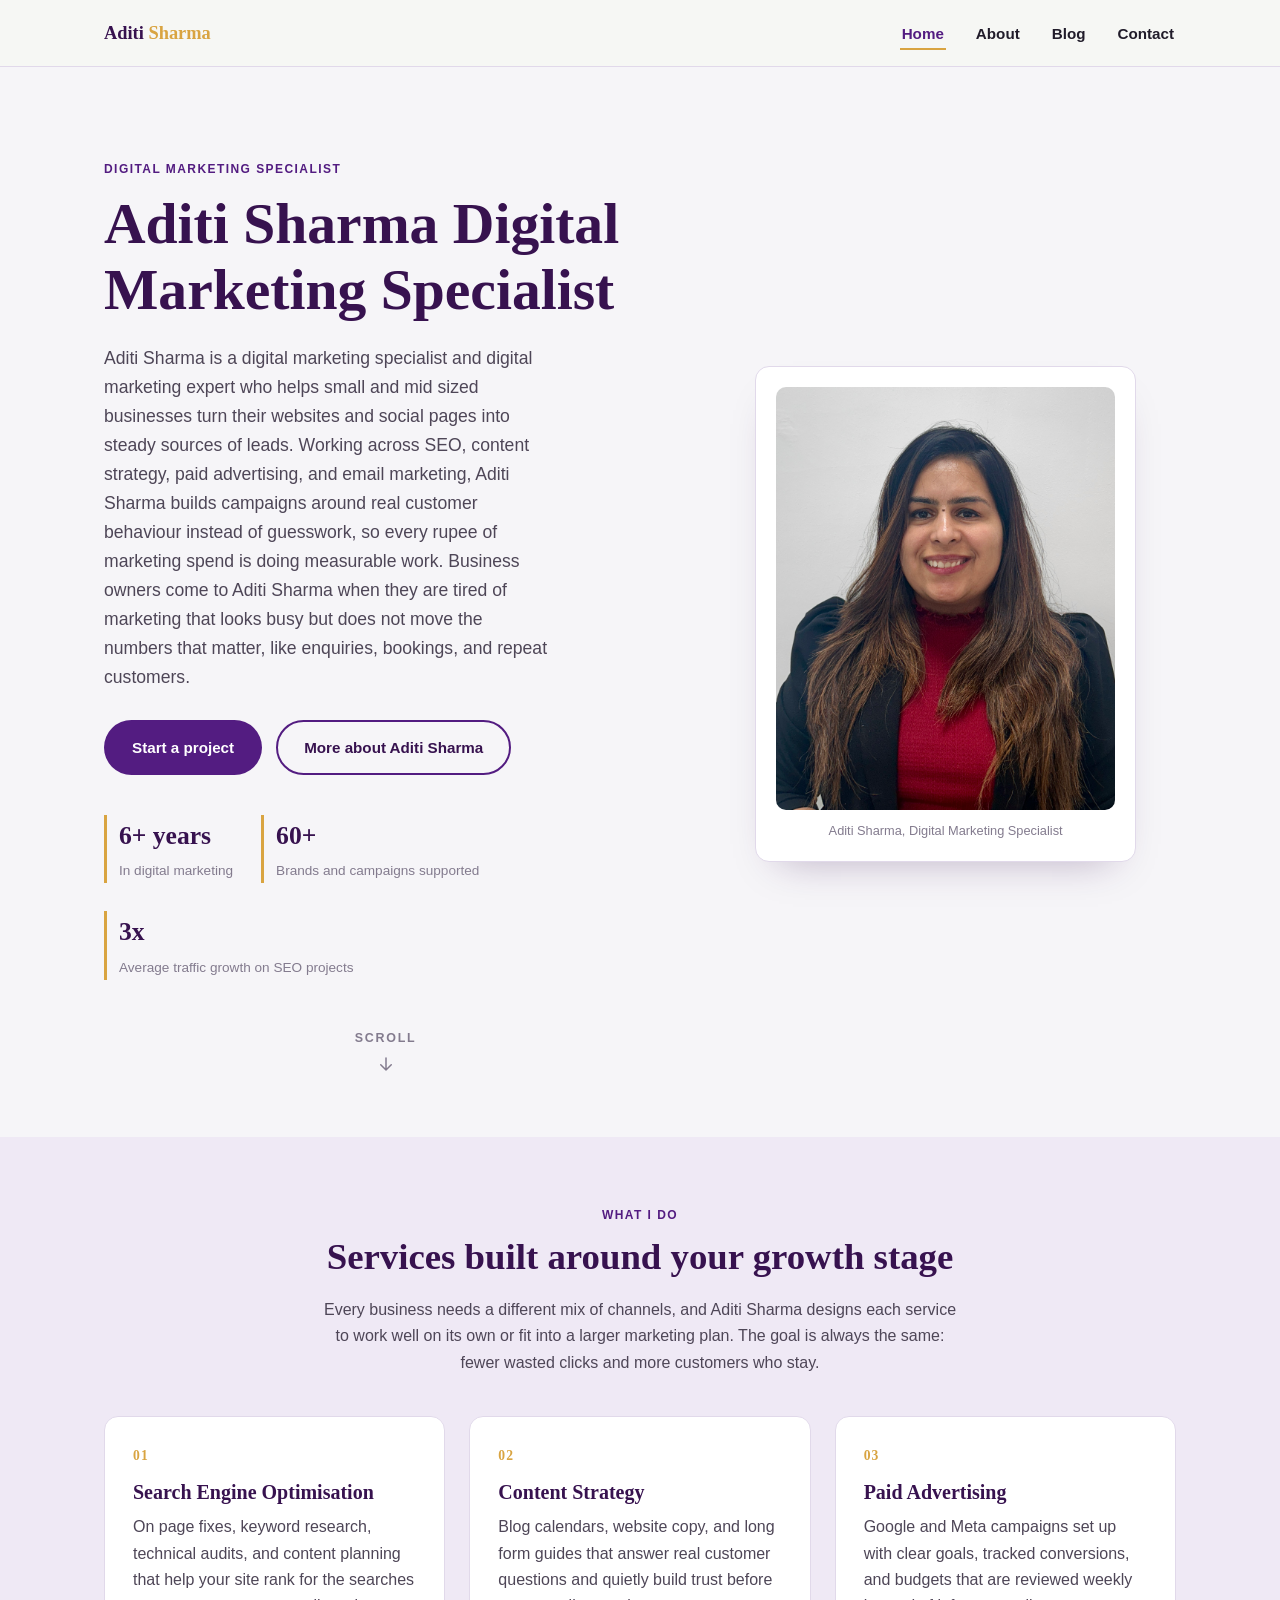
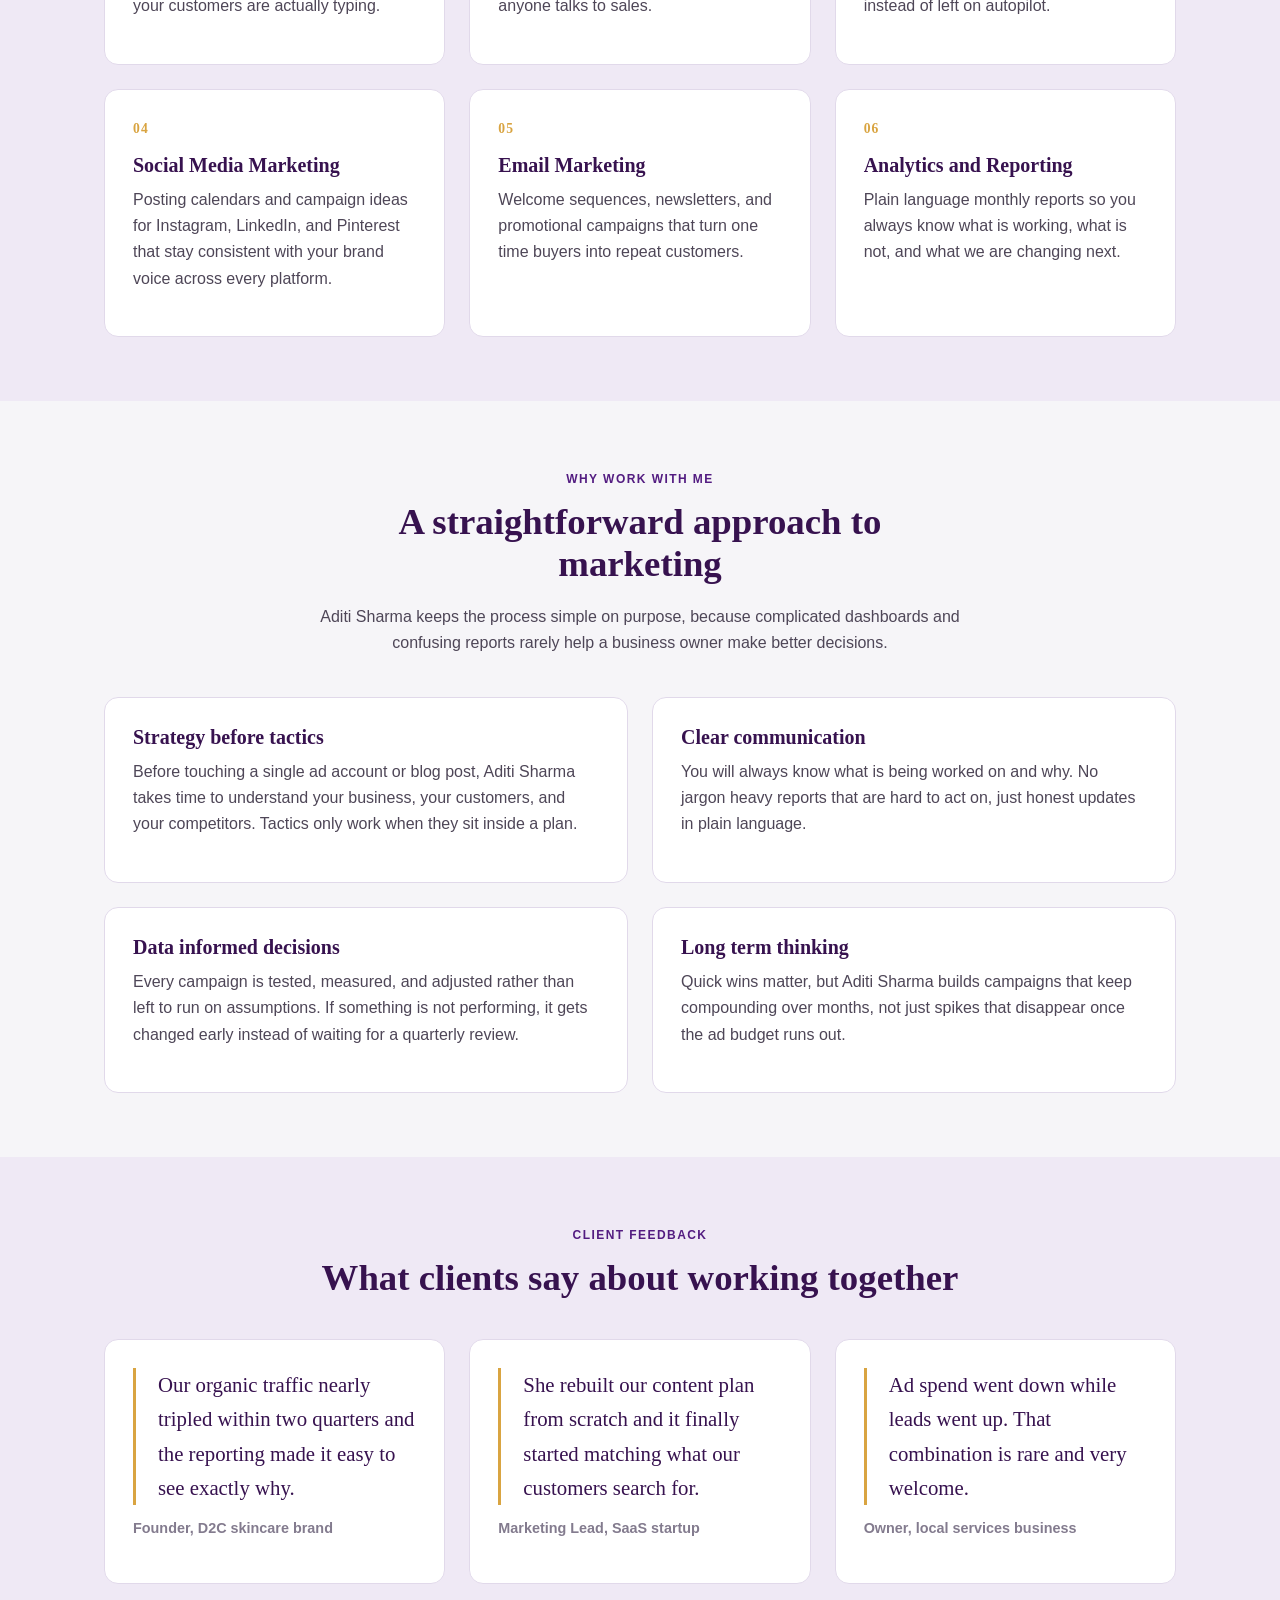
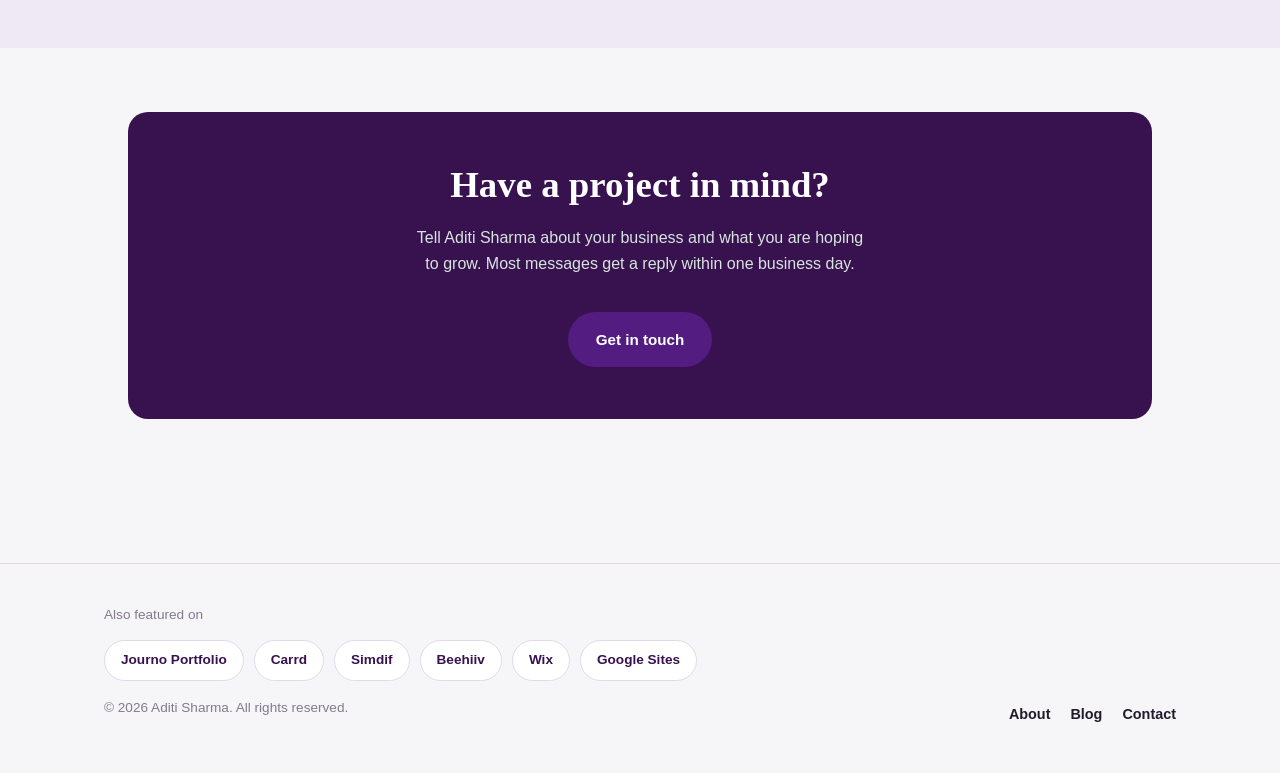
==== commit 98b162e2: "Add files via upload" ====
--- a/index.html
+++ b/index.html
@@ -15,6 +15,7 @@
 <meta property="og:description" content="Aditi Sharma is a digital marketing specialist and digital marketing expert helping businesses grow through SEO, content, paid ads, and social media.">
 <meta property="og:url" content="https://aditisharmadigitalmarketing.github.io/index.html">
 
+<link rel="icon" type="image/jpeg" href="Aditi%20Sharma%20Digital%20Marketing%20Specialist.jpeg">
 <link rel="stylesheet" href="css/styles.css">
 <script type="application/ld+json">
 {
@@ -198,6 +199,17 @@
 </main>
 
 <footer class="site-footer">
+  <div class="wrap" style="padding-bottom: 8px;">
+    <p class="footer-note" style="margin-bottom: 14px;">Also featured on</p>
+    <div class="pill-row" style="margin-bottom: 8px;">
+      <a href="https://aditisharmadigitalmarketingspecialist.journoportfolio.com/" class="pill" target="_blank" rel="noopener">Journo Portfolio</a>
+      <a href="https://aditisharmadigitalmarketing.carrd.co/" class="pill" target="_blank" rel="noopener">Carrd</a>
+      <a href="https://aditisharmadigitalmarketingspecialist.simdif.com/" class="pill" target="_blank" rel="noopener">Simdif</a>
+      <a href="https://aditi-sharma-digital-marketing.beehiiv.com/" class="pill" target="_blank" rel="noopener">Beehiiv</a>
+      <a href="https://aditisharmadigital.wixsite.com/home/" class="pill" target="_blank" rel="noopener">Wix</a>
+      <a href="https://sites.google.com/view/aditisharmadigitalmarketing/home" class="pill" target="_blank" rel="noopener">Google Sites</a>
+    </div>
+  </div>
   <div class="wrap footer-grid">
     <p class="footer-note">© 2026 Aditi Sharma. All rights reserved.</p>
     <ul class="footer-links">
--- a/css/styles.css
+++ b/css/styles.css
@@ -222,6 +222,13 @@
   padding: 20px;
   border: 1px solid var(--line);
   box-shadow: 0 20px 40px -24px rgba(55, 18, 79, 0.35);
+}
+
+.growth-chart img{
+  width: 100%;
+  aspect-ratio: 4 / 5;
+  object-fit: cover;
+  border-radius: calc(var(--radius) - 4px);
 }
 
 .growth-chart figcaption{
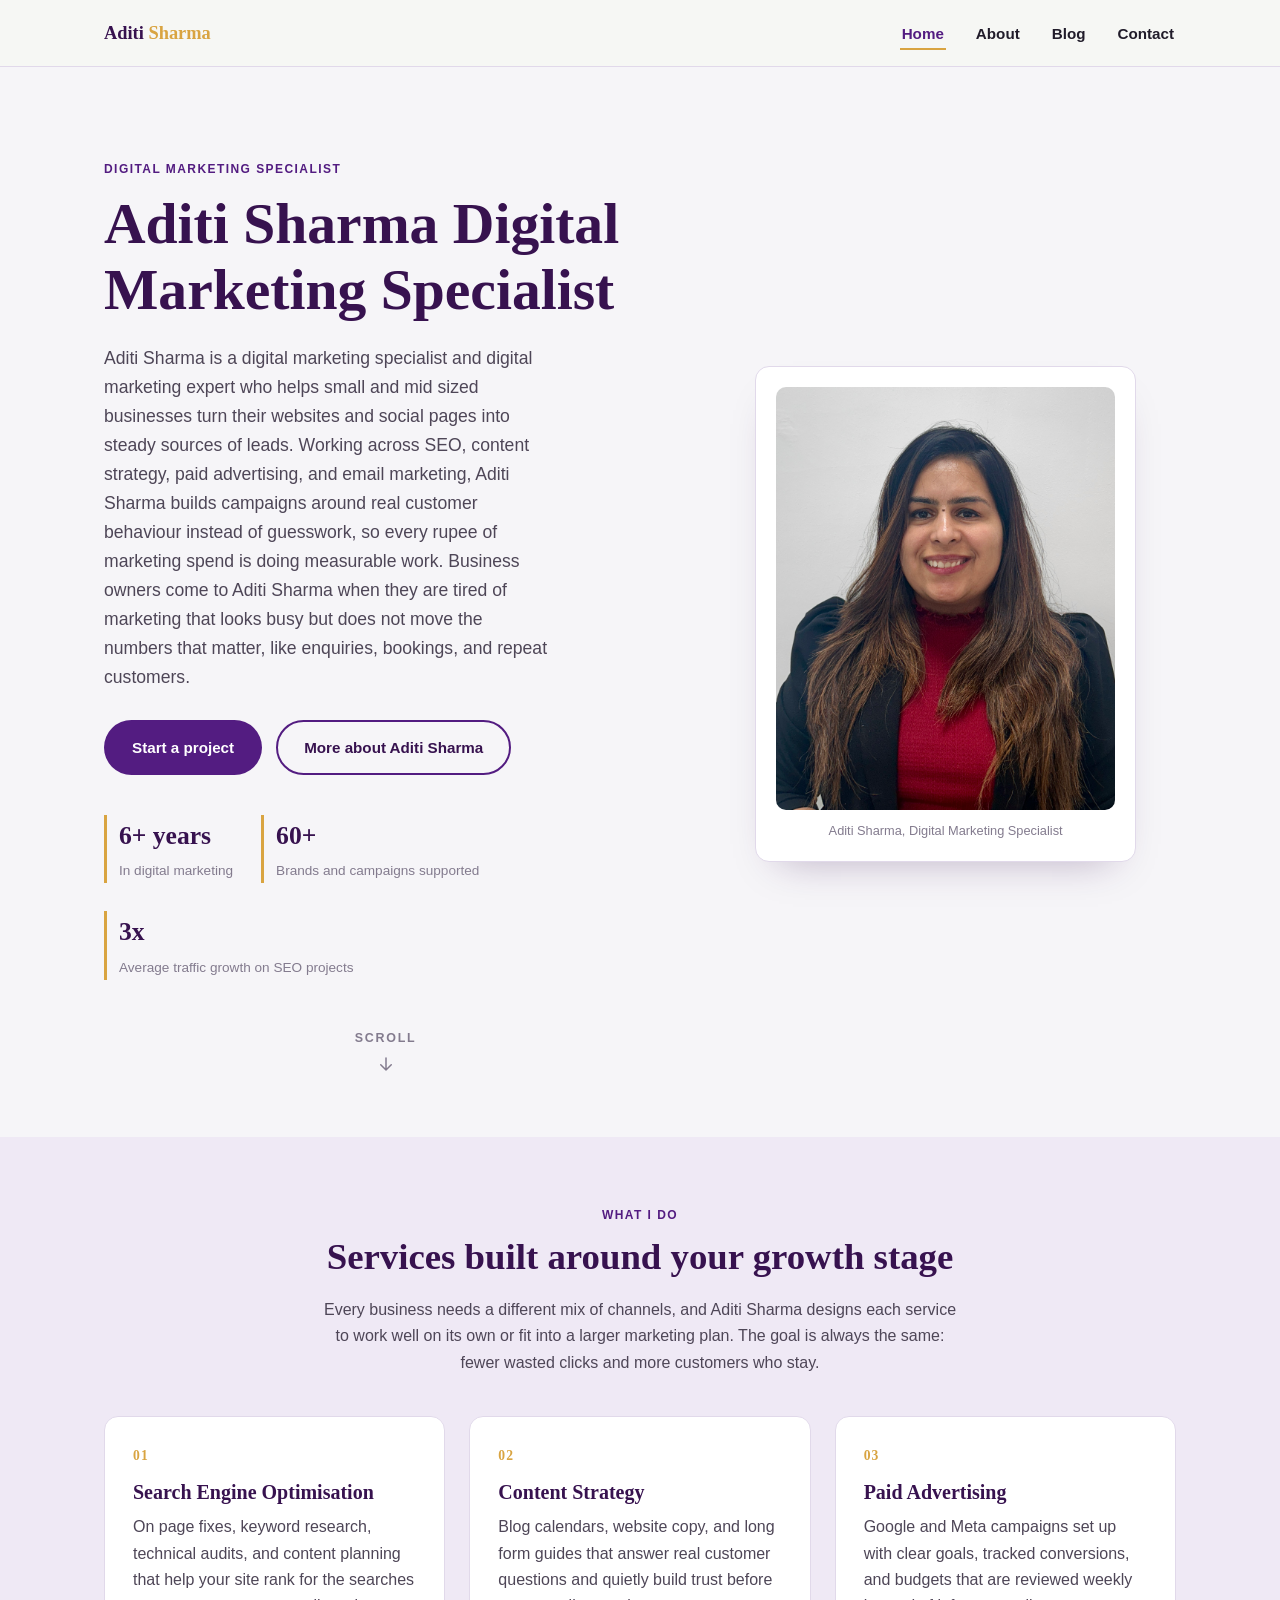
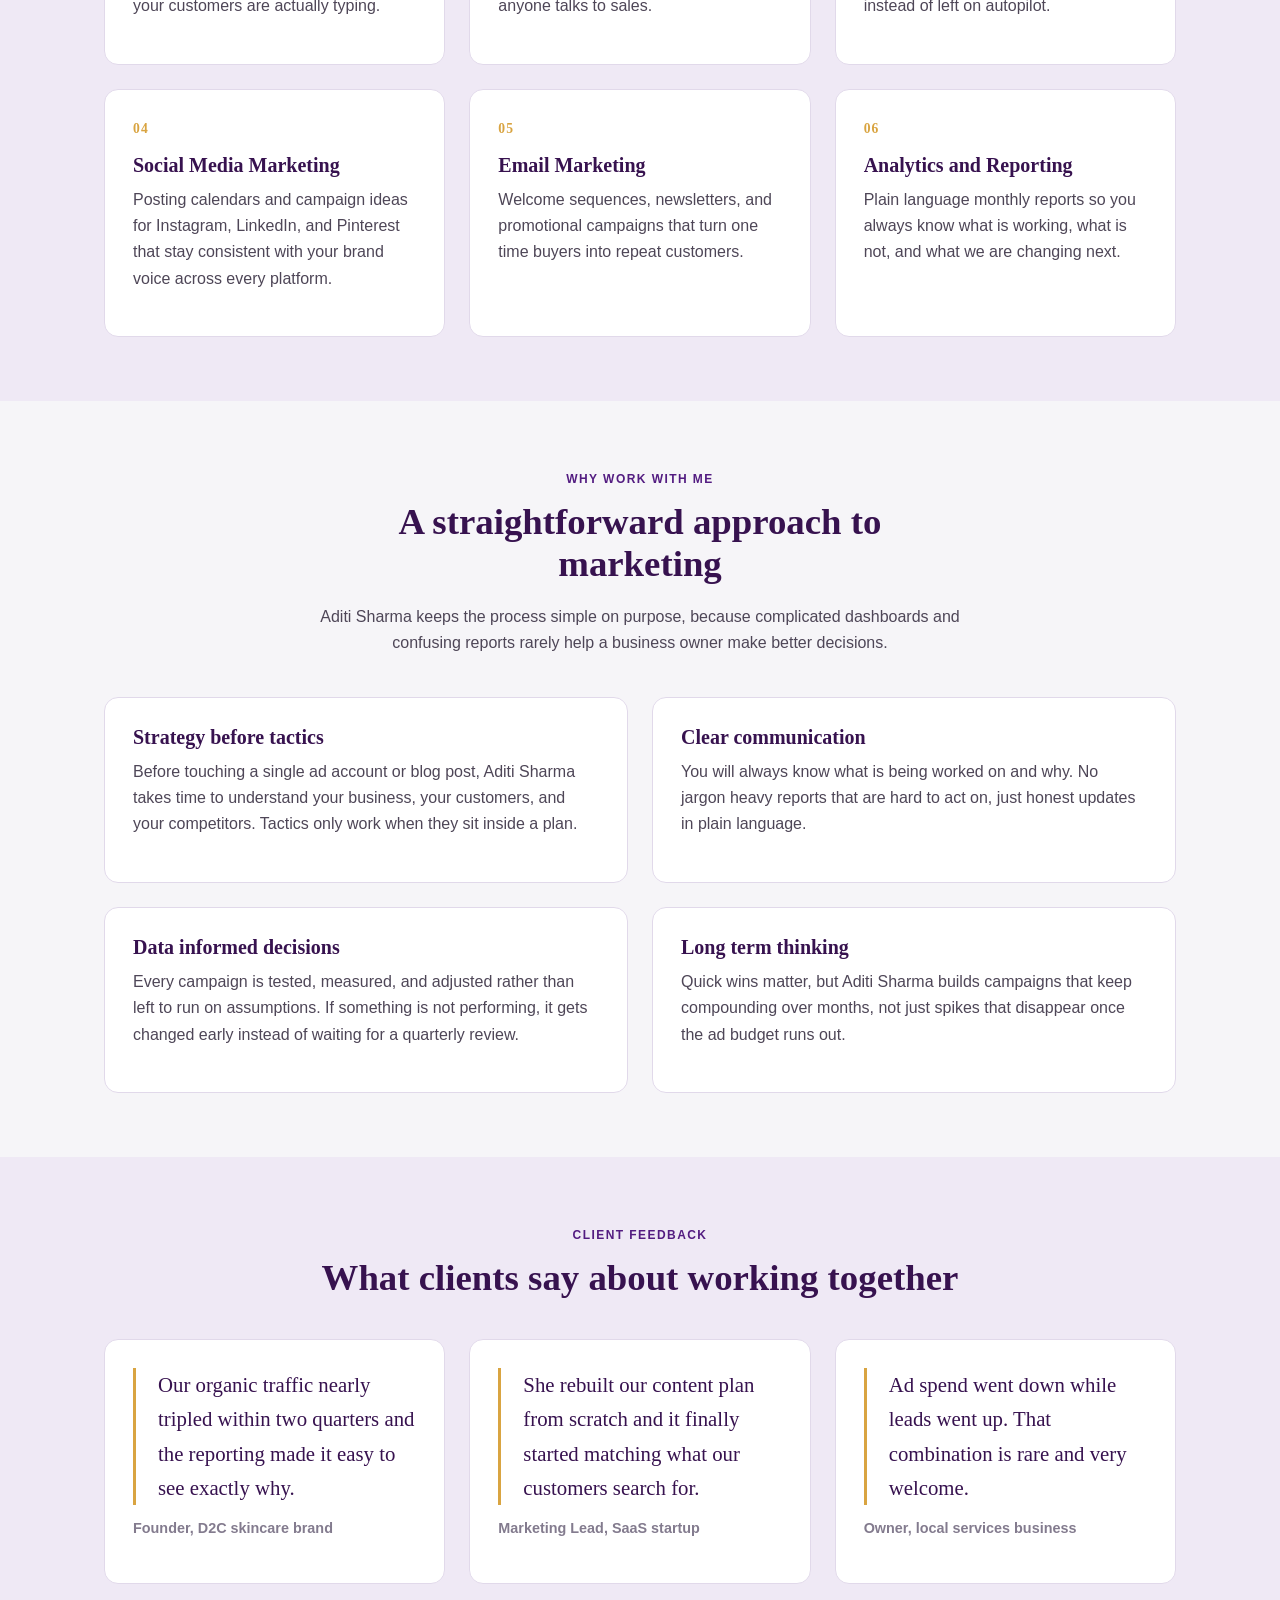
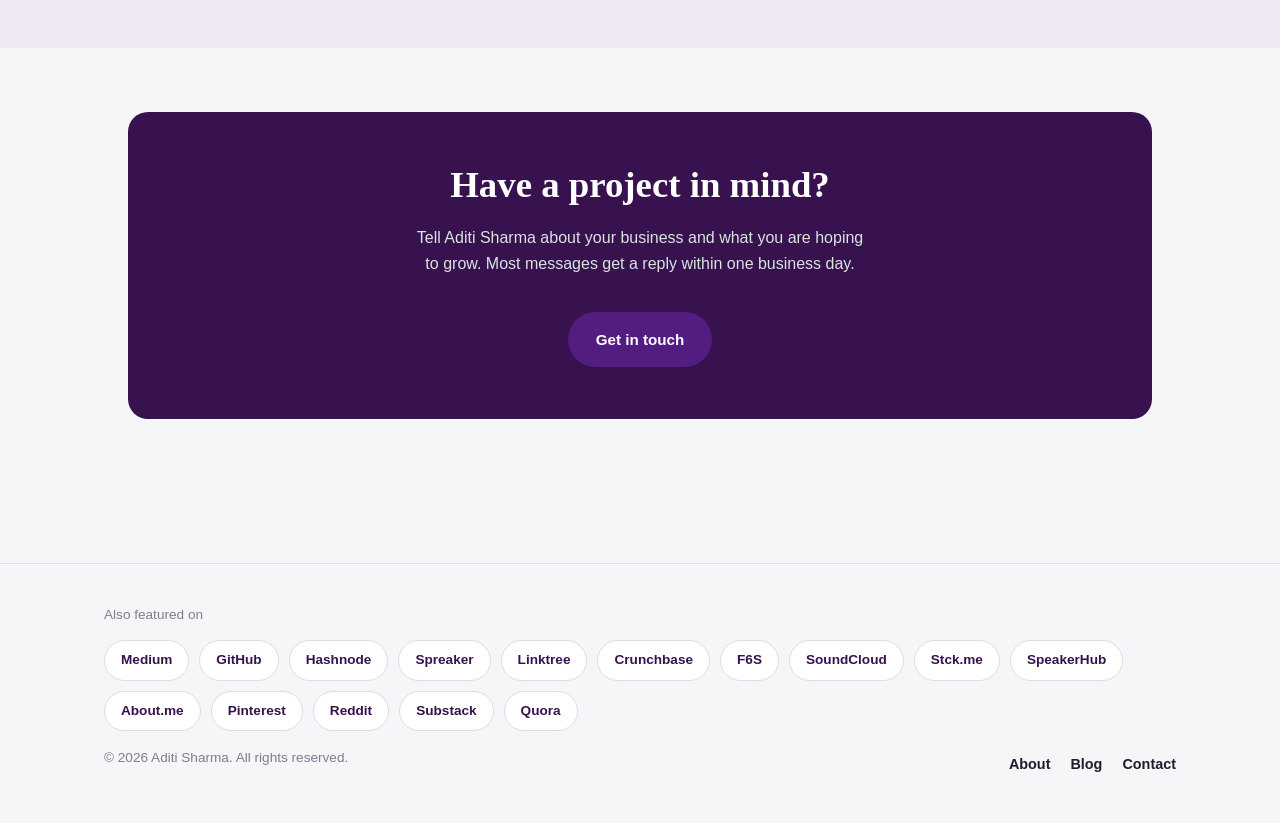
==== commit 1eef3cf6: "Add files via upload" ====
--- a/index.html
+++ b/index.html
@@ -202,12 +202,21 @@
   <div class="wrap" style="padding-bottom: 8px;">
     <p class="footer-note" style="margin-bottom: 14px;">Also featured on</p>
     <div class="pill-row" style="margin-bottom: 8px;">
-      <a href="https://aditisharmadigitalmarketingspecialist.journoportfolio.com/" class="pill" target="_blank" rel="noopener">Journo Portfolio</a>
-      <a href="https://aditisharmadigitalmarketing.carrd.co/" class="pill" target="_blank" rel="noopener">Carrd</a>
-      <a href="https://aditisharmadigitalmarketingspecialist.simdif.com/" class="pill" target="_blank" rel="noopener">Simdif</a>
-      <a href="https://aditi-sharma-digital-marketing.beehiiv.com/" class="pill" target="_blank" rel="noopener">Beehiiv</a>
-      <a href="https://aditisharmadigital.wixsite.com/home/" class="pill" target="_blank" rel="noopener">Wix</a>
-      <a href="https://sites.google.com/view/aditisharmadigitalmarketing/home" class="pill" target="_blank" rel="noopener">Google Sites</a>
+      <a href="https://medium.com/@aditisharmadigitalmarketing" class="pill" target="_blank" rel="noopener">Medium</a>
+      <a href="https://github.com/aditisharmadigitalmarketing/" class="pill" target="_blank" rel="noopener">GitHub</a>
+      <a href="https://aditisharmadigitalmarketingspecialist.hashnode.dev/" class="pill" target="_blank" rel="noopener">Hashnode</a>
+      <a href="https://www.spreaker.com/podcast/aditi-sharma-digital-marketing-specialis--7137764" class="pill" target="_blank" rel="noopener">Spreaker</a>
+      <a href="https://linktr.ee/aditisharmadigitalmarketing" class="pill" target="_blank" rel="noopener">Linktree</a>
+      <a href="https://www.crunchbase.com/person/aditi-sharma-digital-marketing-specialist" class="pill" target="_blank" rel="noopener">Crunchbase</a>
+      <a href="https://f6s.com/aditisharmadigitalmarketing#about" class="pill" target="_blank" rel="noopener">F6S</a>
+      <a href="https://soundcloud.com/aditisharmaexpert" class="pill" target="_blank" rel="noopener">SoundCloud</a>
+      <a href="https://aditisharmadigitalmarketing.stck.me/profile" class="pill" target="_blank" rel="noopener">Stck.me</a>
+      <a href="https://speakerhub.com/speaker/aditi-sharma" class="pill" target="_blank" rel="noopener">SpeakerHub</a>
+      <a href="https://about.me/aditisharmadigitalmarketing/" class="pill" target="_blank" rel="noopener">About.me</a>
+      <a href="https://www.pinterest.com/aditisharmadigitalmarketing/" class="pill" target="_blank" rel="noopener">Pinterest</a>
+      <a href="https://www.reddit.com/user/aditisharmamarketing/" class="pill" target="_blank" rel="noopener">Reddit</a>
+      <a href="https://substack.com/@aditisharmadigitalmarketing" class="pill" target="_blank" rel="noopener">Substack</a>
+      <a href="https://aditisharmadigitalmarketingspecialist.quora.com/" class="pill" target="_blank" rel="noopener">Quora</a>
     </div>
   </div>
   <div class="wrap footer-grid">
--- a/css/styles.css
+++ b/css/styles.css
@@ -325,6 +325,13 @@
   font-size: 0.85rem;
   font-weight: 600;
   color: var(--primary-dark);
+  transition: background 0.2s ease, border-color 0.2s ease;
+}
+
+a.pill:hover,
+a.pill:focus-visible{
+  background: var(--surface-alt);
+  border-color: var(--primary);
 }
 
 blockquote{
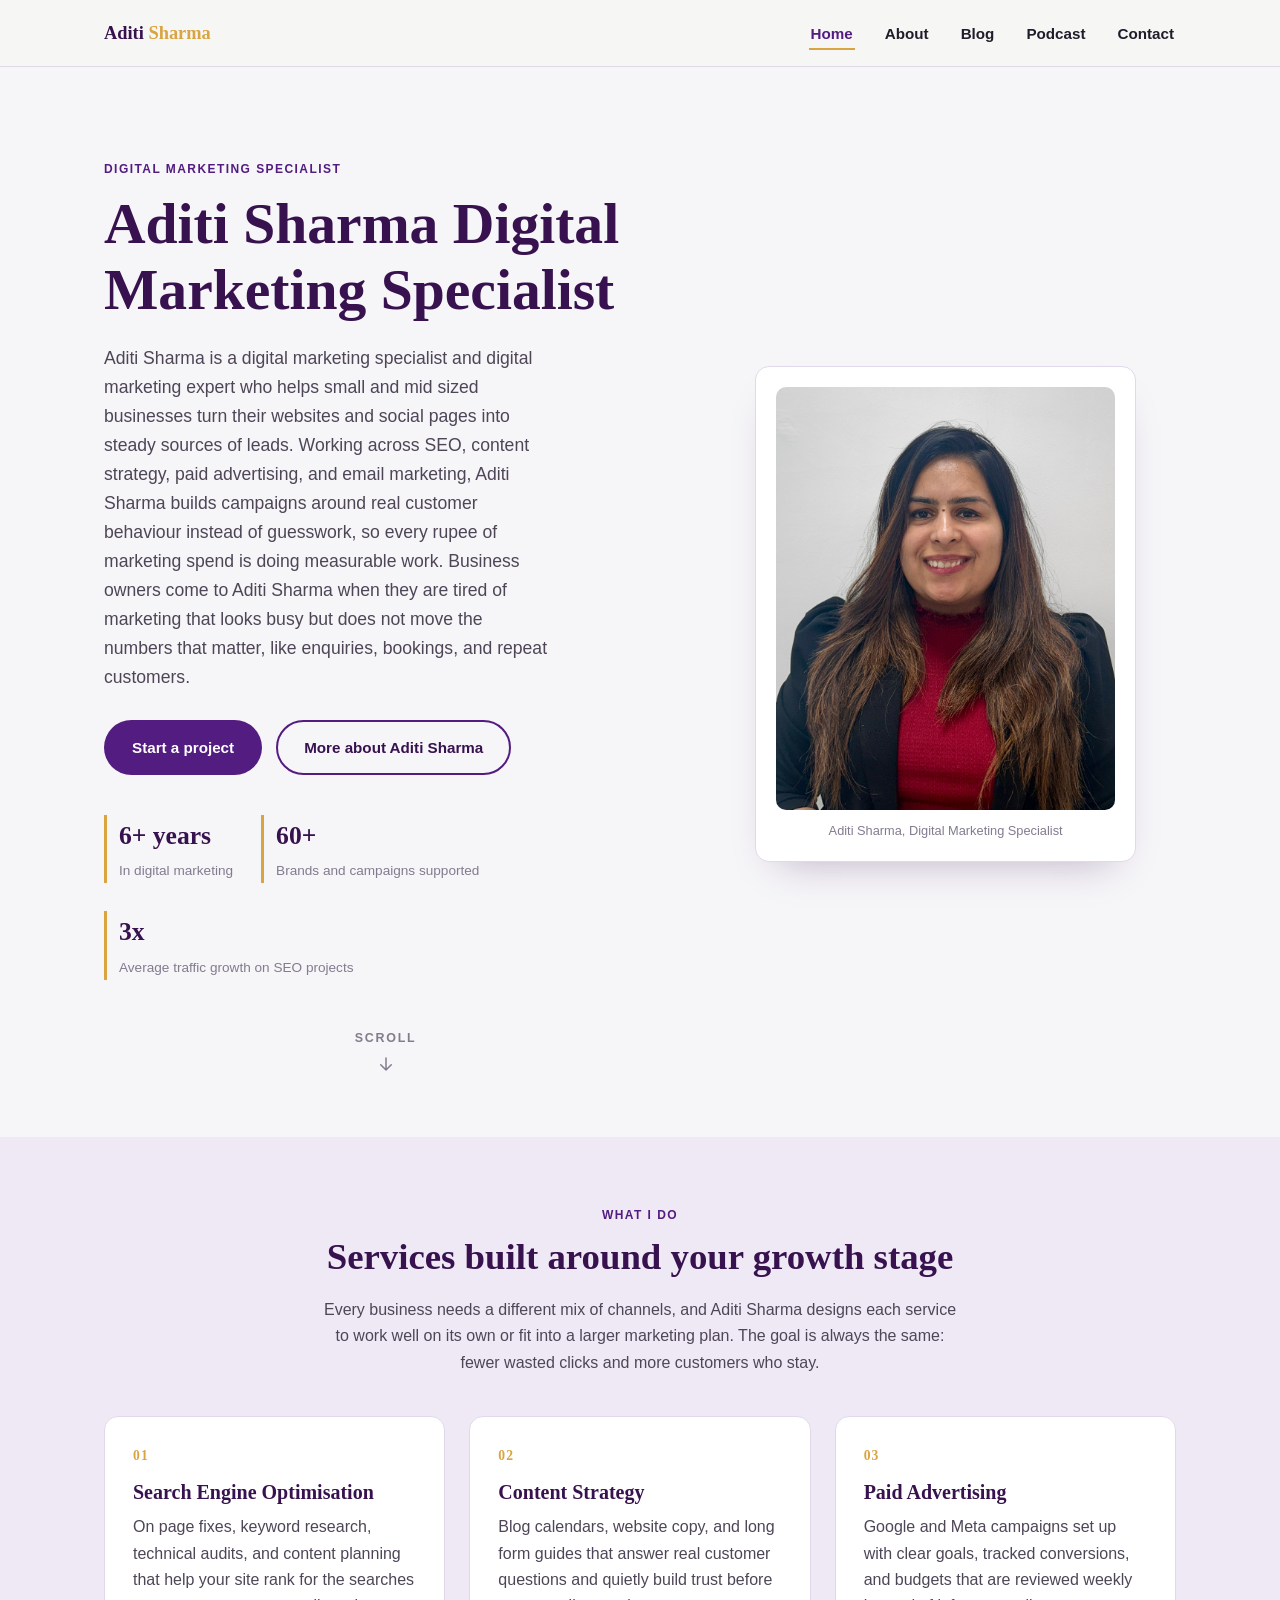
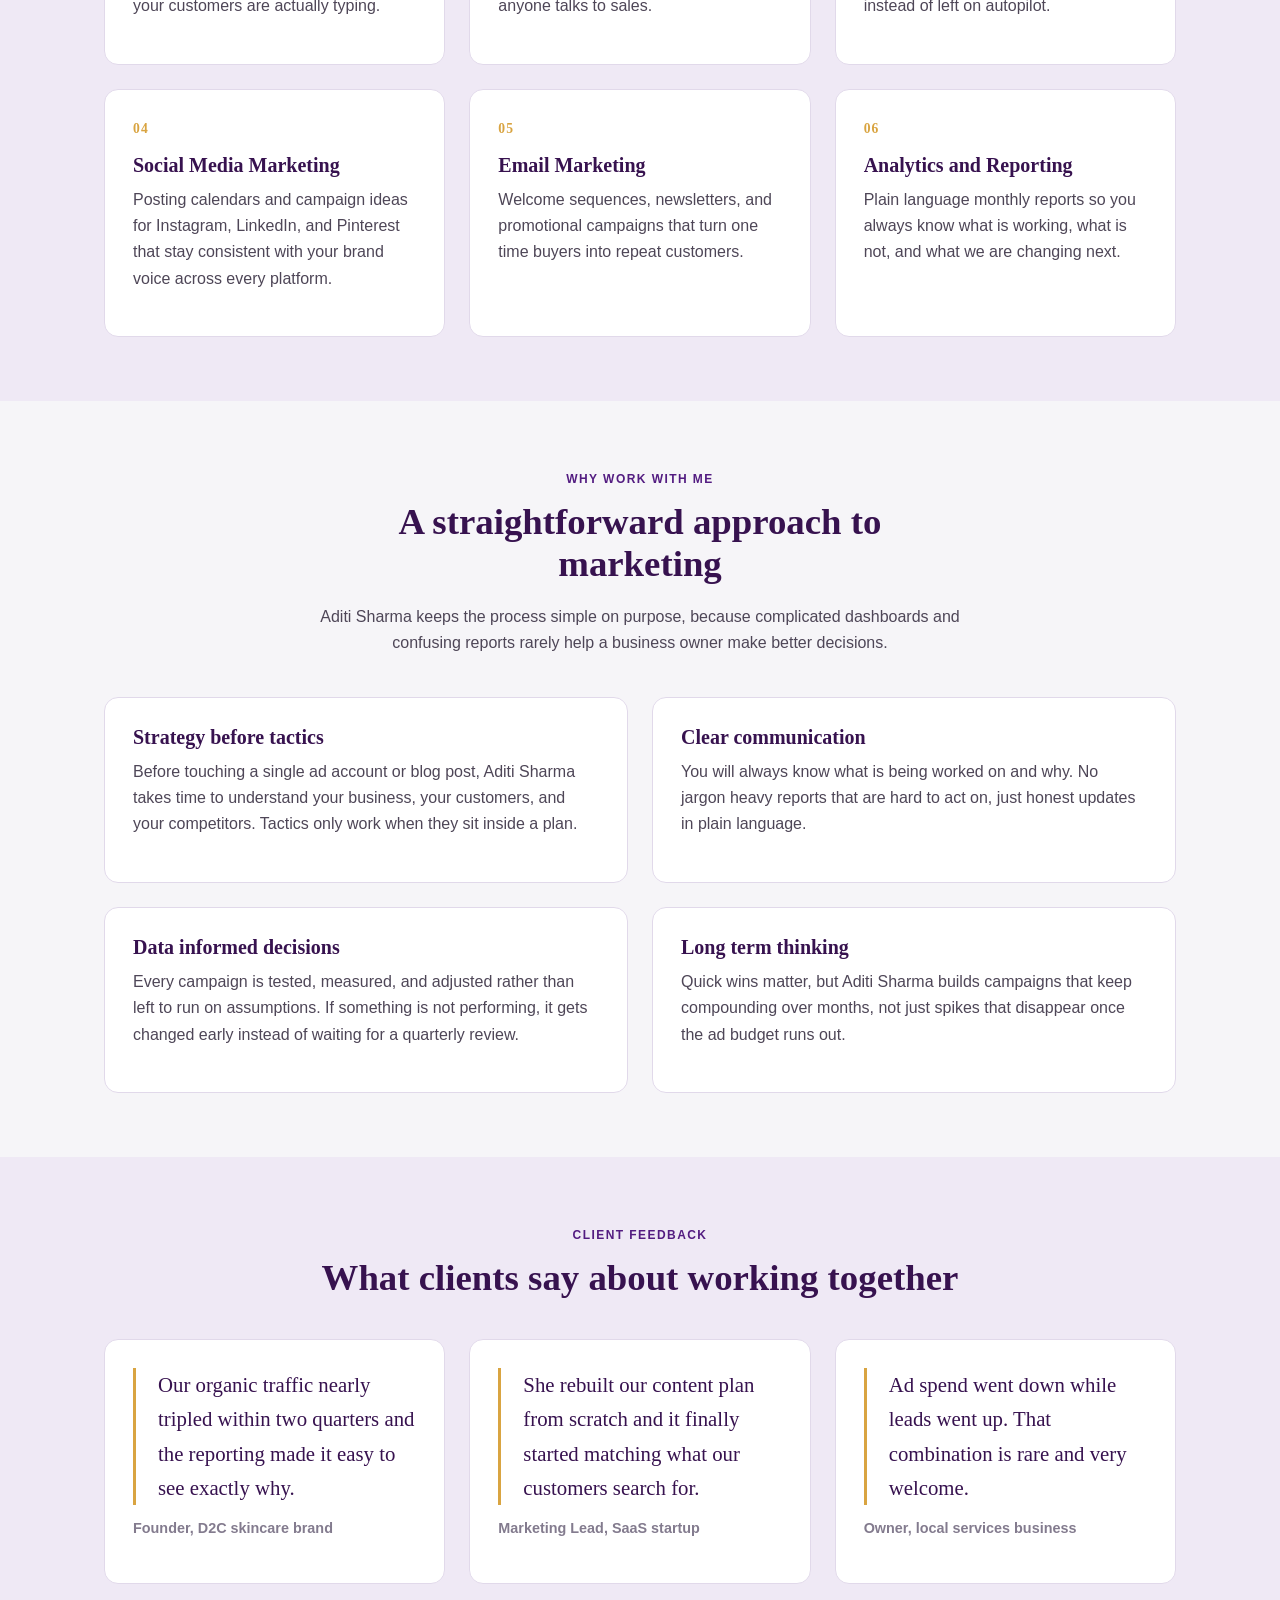
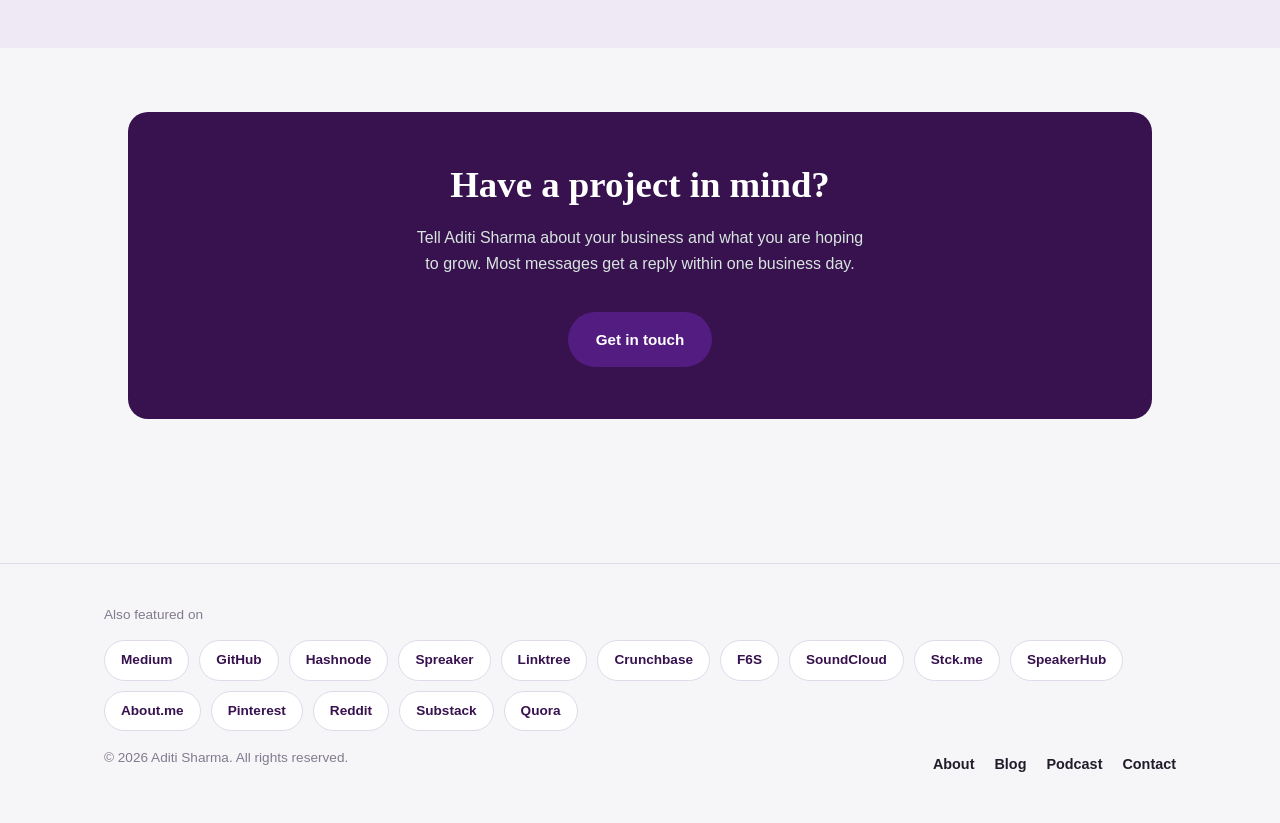
==== commit 9263747c: "Add files via upload" ====
--- a/index.html
+++ b/index.html
@@ -44,6 +44,7 @@
       <li><a href="index.html" aria-current="page">Home</a></li>
       <li><a href="about.html">About</a></li>
       <li><a href="blog.html">Blog</a></li>
+      <li><a href="podcast.html">Podcast</a></li>
       <li><a href="contact.html">Contact</a></li>
     </ul>
   </nav>
@@ -224,6 +225,7 @@
     <ul class="footer-links">
       <li><a href="about.html">About</a></li>
       <li><a href="blog.html">Blog</a></li>
+      <li><a href="podcast.html">Podcast</a></li>
       <li><a href="contact.html">Contact</a></li>
     </ul>
   </div>
--- a/css/styles.css
+++ b/css/styles.css
@@ -37,6 +37,18 @@
 }
 
 img{ max-width: 100%; display: block; }
+
+p a:not(.pill):not(.btn){
+  color: var(--primary);
+  text-decoration: underline;
+  text-decoration-color: var(--gold);
+  text-underline-offset: 3px;
+}
+
+p a:not(.pill):not(.btn):hover,
+p a:not(.pill):not(.btn):focus-visible{
+  color: var(--primary-dark);
+}
 
 a{ color: inherit; text-decoration: none; }
 
